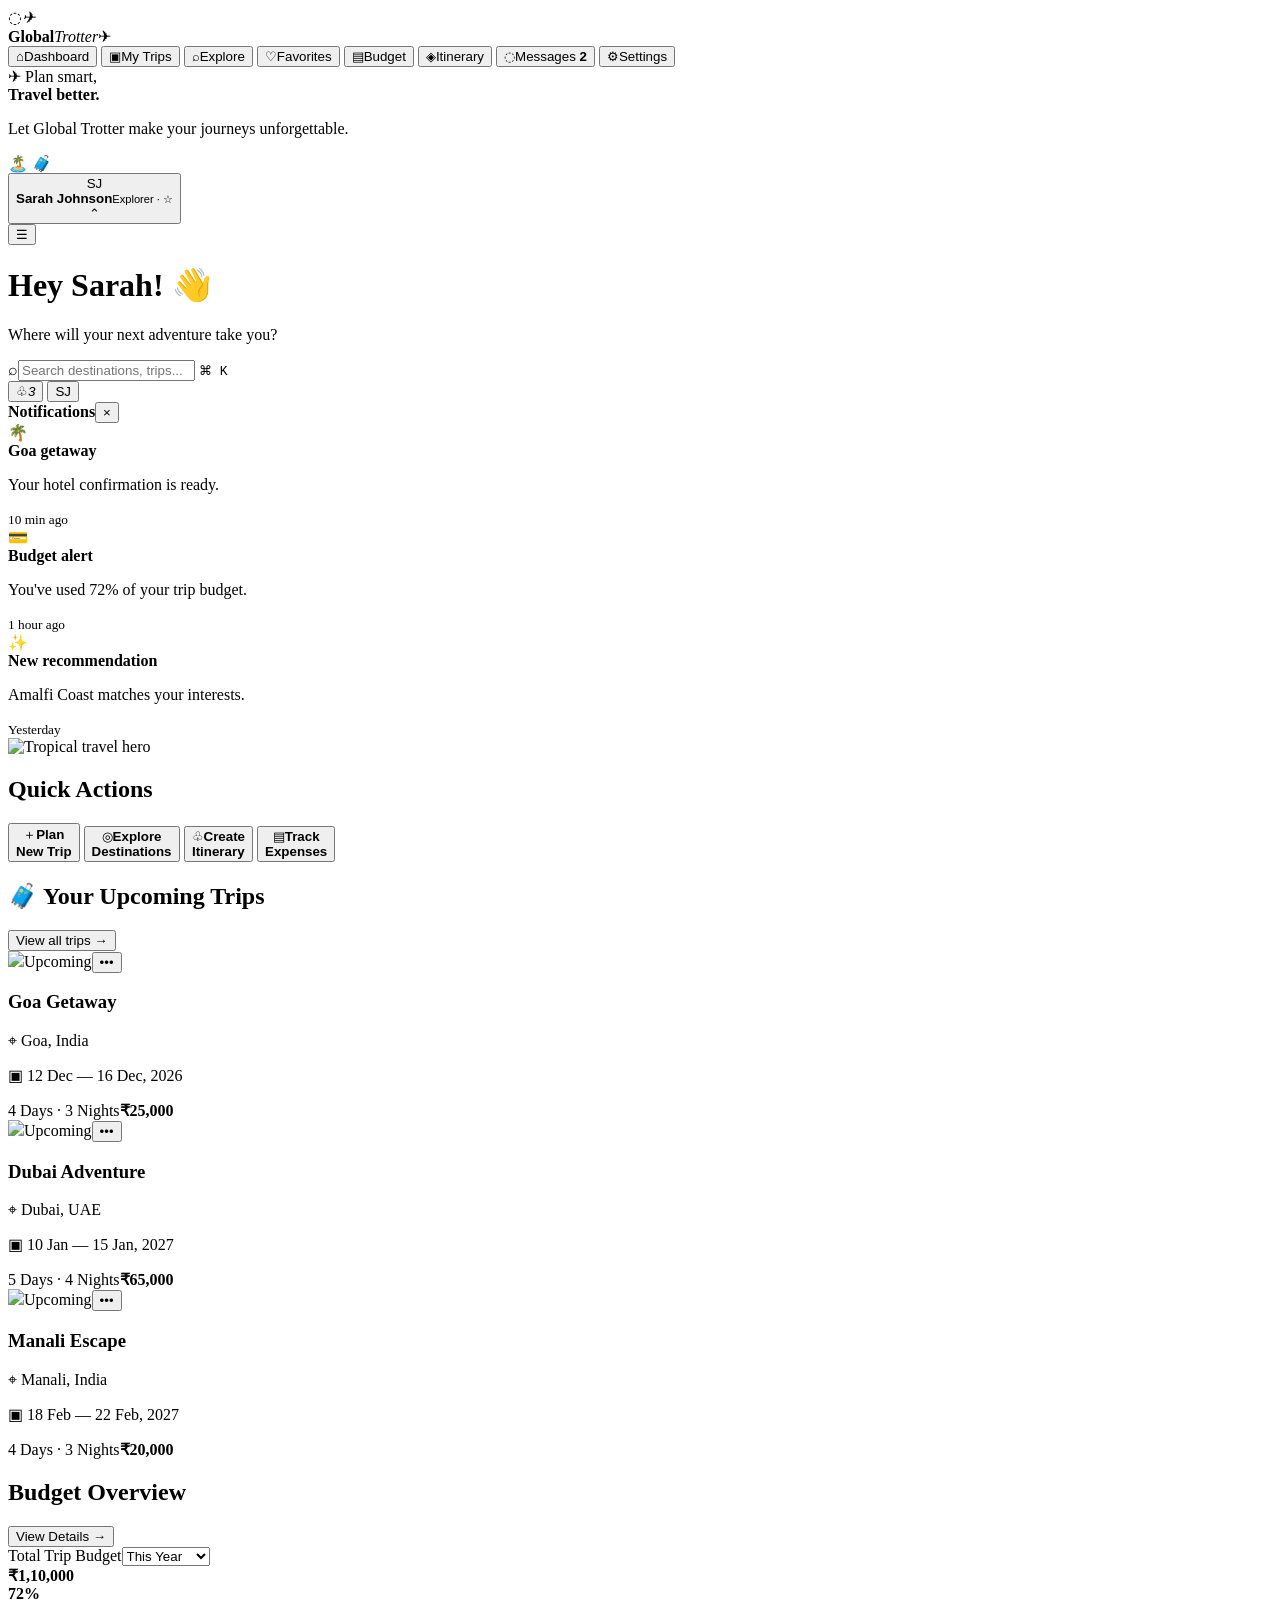
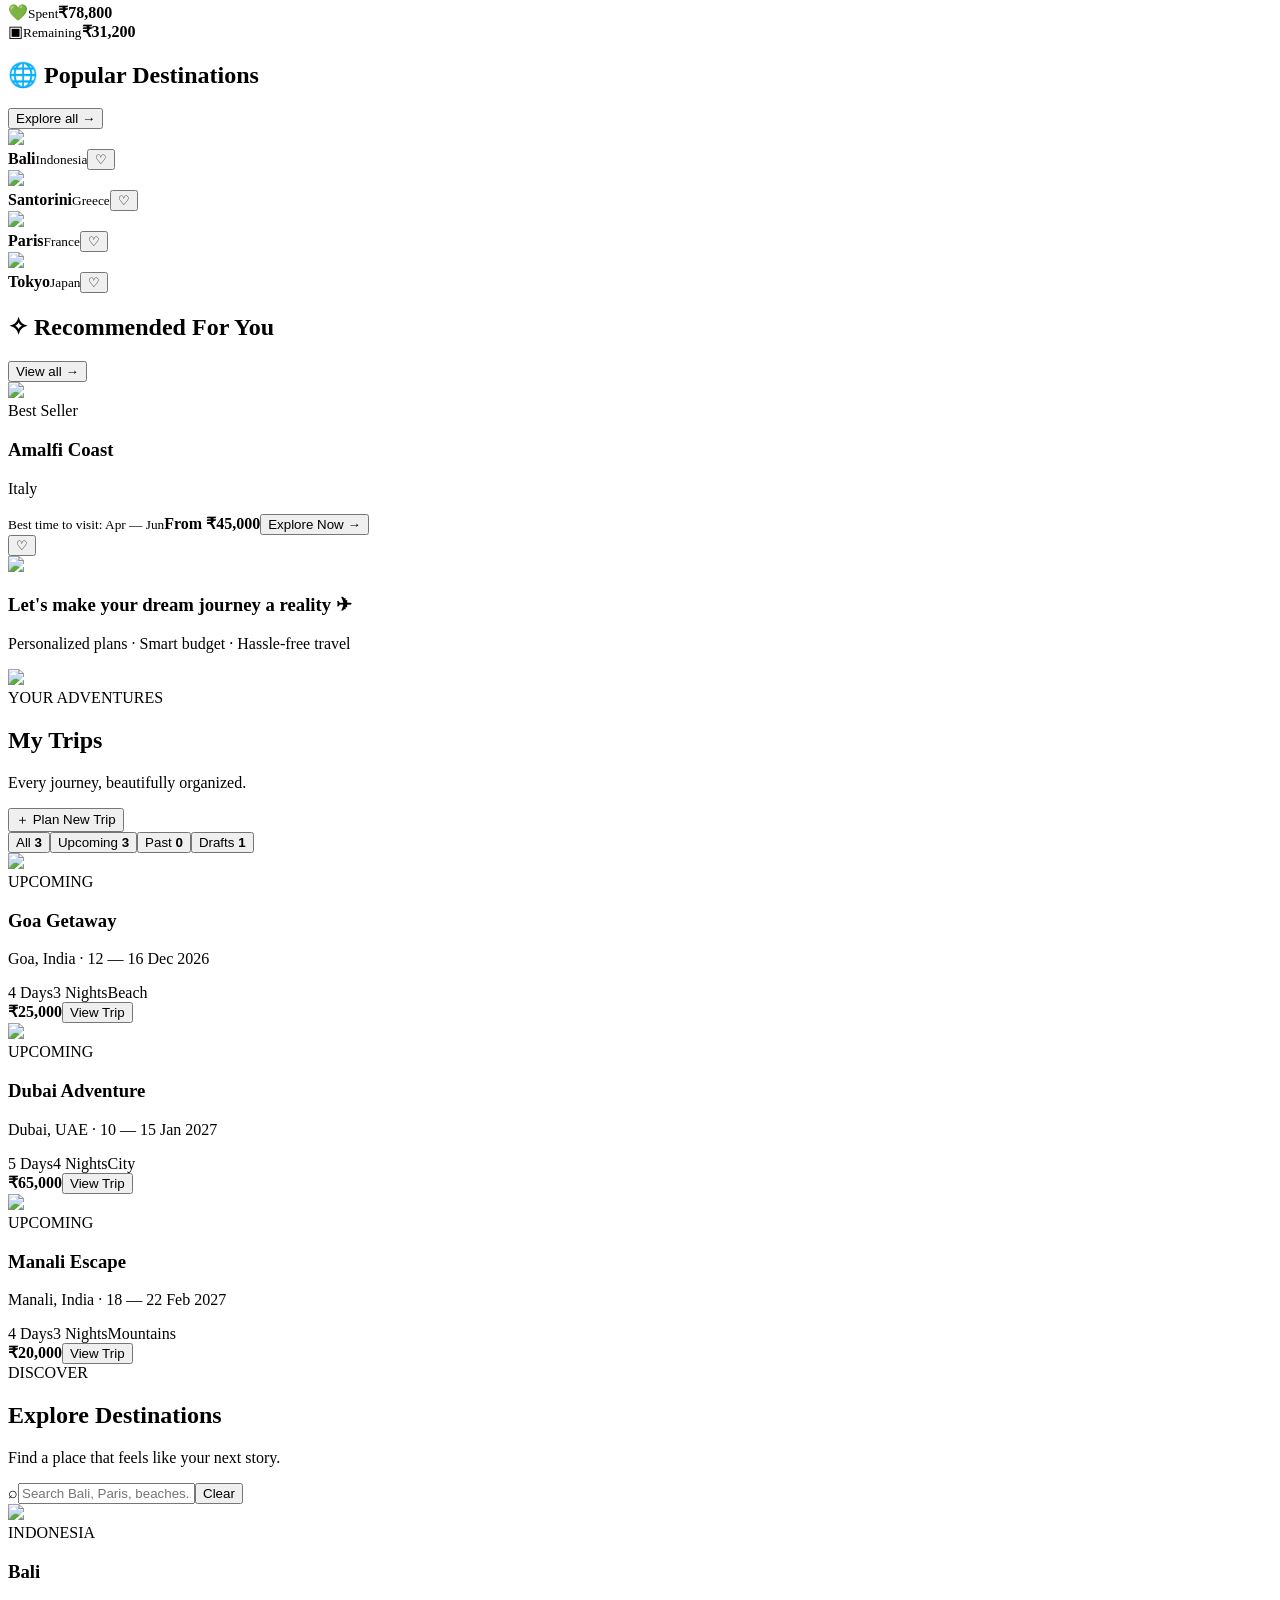
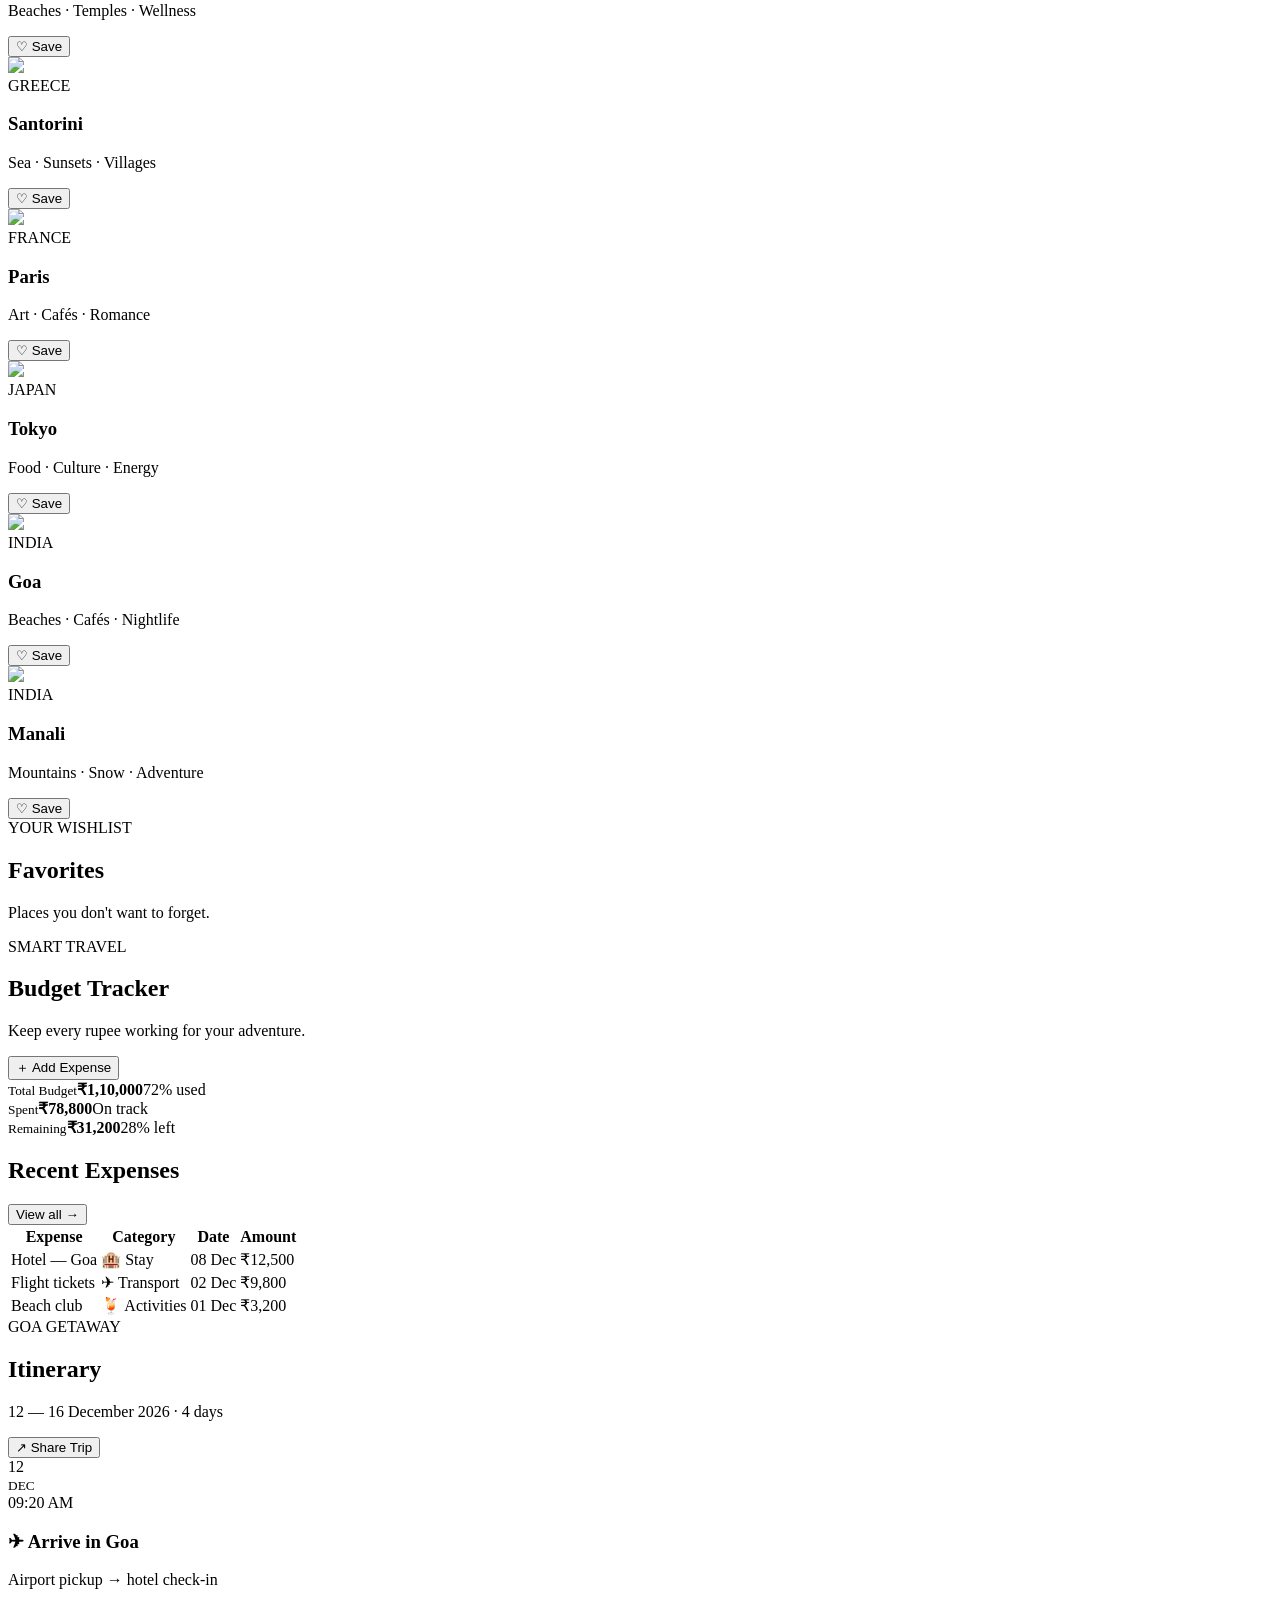
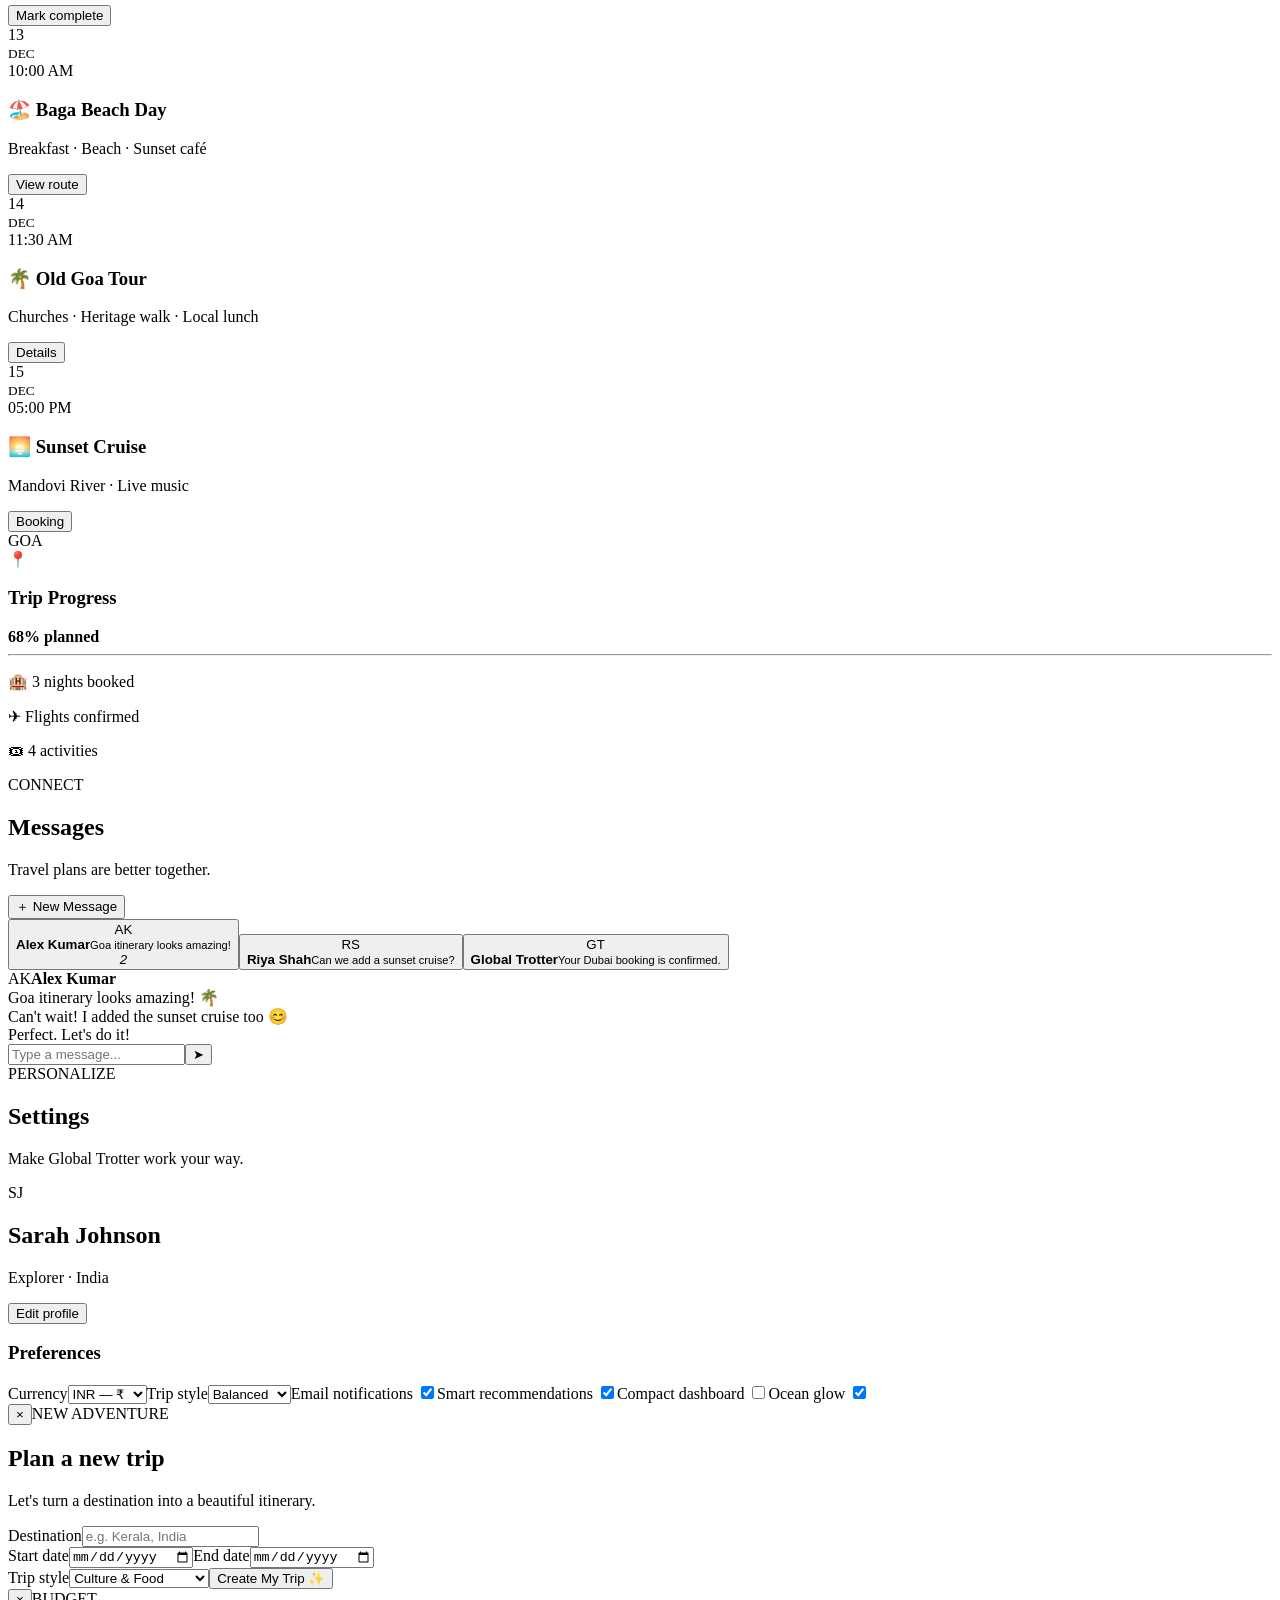
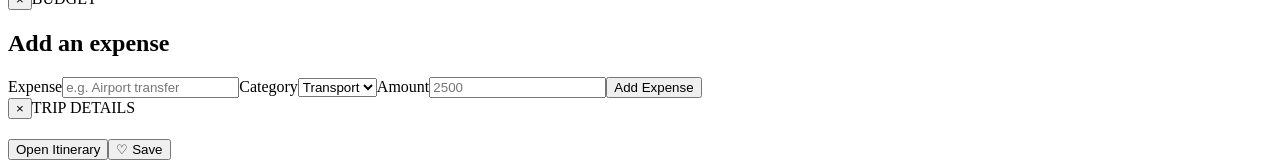
==== GlobeTrotter/frontend/dashboard.html @ d5b506db "Create dashboard.html" ====
<!doctype html>
<html lang="en">
<head>
<meta charset="utf-8">
<meta name="viewport" content="width=device-width,initial-scale=1">
<title>Global Trotter — Travel Companion</title>
<link rel="stylesheet" href="styles.css">
</head>
<body>
<div class="app" id="app">
  <aside class="sidebar" id="sidebar">
    <div class="logo">
      <div class="logo-mark" aria-label="Global Trotter logo"><span>◌</span><i>✈</i></div>
      <div><strong>Global</strong><em>Trotter</em><span>✈</span></div>
    </div>
    <nav class="nav">
      <button class="nav-item active" data-page="dashboard"><span>⌂</span>Dashboard</button>
      <button class="nav-item" data-page="trips"><span>▣</span>My Trips</button>
      <button class="nav-item" data-page="explore"><span>⌕</span>Explore</button>
      <button class="nav-item" data-page="favorites"><span>♡</span>Favorites</button>
      <button class="nav-item" data-page="budget"><span>▤</span>Budget</button>
      <button class="nav-item" data-page="itinerary"><span>◈</span>Itinerary</button>
      <button class="nav-item" data-page="messages"><span>◌</span>Messages <b class="nav-badge">2</b></button>
      <button class="nav-item" data-page="settings"><span>⚙</span>Settings</button>
    </nav>
    <div class="side-promo">
      <div class="promo-title">✈ Plan smart,<br><b>Travel better.</b></div>
      <p>Let Global Trotter make your journeys unforgettable.</p>
      <div class="promo-illustration">🏝️ 🧳</div>
    </div>
    <button class="profile-mini" onclick="showPage('settings')">
      <div class="avatar avatar-sm">SJ</div><div><b>Sarah Johnson</b><small>Explorer · ☆</small></div><span>⌃</span>
    </button>
  </aside>

  <main class="main">
    <header class="topbar">
      <button class="mobile-menu" onclick="toggleSidebar()">☰</button>
      <div class="greeting"><h1>Hey Sarah! <span>👋</span></h1><p>Where will your next adventure take you?</p></div>
      <div class="top-tools">
        <div class="search">
          <span>⌕</span><input id="globalSearch" autocomplete="off" placeholder="Search destinations, trips..." oninput="globalSearch()">
          <kbd>⌘ K</kbd>
          <div class="search-suggestions" id="searchSuggestions"></div>
        </div>
        <button class="round-btn" aria-label="Notifications" onclick="toggleNotifications()">♧<i>3</i></button>
        <button class="avatar avatar-sm" onclick="showPage('settings')">SJ</button>
      </div>
      <div class="notification-panel" id="notificationPanel">
        <div class="panel-head"><b>Notifications</b><button onclick="toggleNotifications()">×</button></div>
        <div class="notif unread">🌴 <div><b>Goa getaway</b><p>Your hotel confirmation is ready.</p><small>10 min ago</small></div></div>
        <div class="notif unread">💳 <div><b>Budget alert</b><p>You've used 72% of your trip budget.</p><small>1 hour ago</small></div></div>
        <div class="notif">✨ <div><b>New recommendation</b><p>Amalfi Coast matches your interests.</p><small>Yesterday</small></div></div>
      </div>
    </header>

    <div class="content">
      <!-- DASHBOARD -->
      <section class="page active" id="page-dashboard">
        <div class="hero-card" onclick="showToast('Your dream trip planner is ready ✨')">
          <img src="assets/hero.jpg" alt="Tropical travel hero">
        </div>

        <div class="quick-grid">
          <div class="section-title compact"><h2>Quick Actions</h2></div>
          <div class="quick-actions">
            <button class="quick q-blue" onclick="openTripModal()"><span>＋</span><b>Plan<br>New Trip</b></button>
            <button class="quick q-green" onclick="showPage('explore')"><span>◎</span><b>Explore<br>Destinations</b></button>
            <button class="quick q-purple" onclick="showPage('itinerary')"><span>♧</span><b>Create<br>Itinerary</b></button>
            <button class="quick q-orange" onclick="showPage('budget')"><span>▤</span><b>Track<br>Expenses</b></button>
          </div>
        </div>

        <div class="dashboard-grid">
          <div>
            <div class="section-title"><h2>🧳 Your Upcoming Trips</h2><button onclick="showPage('trips')">View all trips →</button></div>
            <div class="trip-grid">
              <article class="trip-card" onclick="openTripDetails('Goa Getaway')">
                <div class="trip-image"><img src="assets/goa.jpg"><span class="trip-tag">Upcoming</span><button class="dots" onclick="event.stopPropagation();showToast('Trip menu opened')">•••</button></div>
                <div class="trip-body"><h3>Goa Getaway</h3><p>⌖ Goa, India</p><p>▣ 12 Dec — 16 Dec, 2026</p><div><span>4 Days · 3 Nights</span><b>₹25,000</b></div></div>
              </article>
              <article class="trip-card" onclick="openTripDetails('Dubai Adventure')">
                <div class="trip-image"><img src="assets/dubai.jpg"><span class="trip-tag">Upcoming</span><button class="dots" onclick="event.stopPropagation();showToast('Trip menu opened')">•••</button></div>
                <div class="trip-body"><h3>Dubai Adventure</h3><p>⌖ Dubai, UAE</p><p>▣ 10 Jan — 15 Jan, 2027</p><div><span>5 Days · 4 Nights</span><b>₹65,000</b></div></div>
              </article>
              <article class="trip-card" onclick="openTripDetails('Manali Escape')">
                <div class="trip-image"><img src="assets/manali.jpg"><span class="trip-tag">Upcoming</span><button class="dots" onclick="event.stopPropagation();showToast('Trip menu opened')">•••</button></div>
                <div class="trip-body"><h3>Manali Escape</h3><p>⌖ Manali, India</p><p>▣ 18 Feb — 22 Feb, 2027</p><div><span>4 Days · 3 Nights</span><b>₹20,000</b></div></div>
              </article>
            </div>
          </div>

          <div class="budget-panel">
            <div class="section-title"><h2>Budget Overview</h2><button onclick="showPage('budget')">View Details →</button></div>
            <div class="budget-card">
              <div class="budget-top"><span>Total Trip Budget</span><select><option>This Year</option><option>This Month</option></select></div>
              <strong>₹1,10,000</strong>
              <div class="progress"><span style="width:72%"></span><b>72%</b></div>
              <div class="budget-splits"><div><span>💚</span><small>Spent</small><b>₹78,800</b></div><div><span>▣</span><small>Remaining</small><b>₹31,200</b></div></div>
            </div>
          </div>
        </div>

        <div class="dashboard-grid lower">
          <div>
            <div class="section-title"><h2>🌐 Popular Destinations</h2><button onclick="showPage('explore')">Explore all →</button></div>
            <div class="destination-row">
              <article class="destination-card" onclick="toggleFavorite(this,'Bali')"><img src="assets/bali.jpg"><div><b>Bali</b><small>Indonesia</small><button class="heart">♡</button></div></article>
              <article class="destination-card" onclick="toggleFavorite(this,'Santorini')"><img src="assets/santorini.jpg"><div><b>Santorini</b><small>Greece</small><button class="heart">♡</button></div></article>
              <article class="destination-card" onclick="toggleFavorite(this,'Paris')"><img src="assets/paris.jpg"><div><b>Paris</b><small>France</small><button class="heart">♡</button></div></article>
              <article class="destination-card" onclick="toggleFavorite(this,'Tokyo')"><img src="assets/tokyo.jpg"><div><b>Tokyo</b><small>Japan</small><button class="heart">♡</button></div></article>
            </div>
          </div>
          <div>
            <div class="section-title"><h2>✧ Recommended For You</h2><button onclick="showPage('explore')">View all →</button></div>
            <article class="recommendation" onclick="showToast('Opening Amalfi Coast ✨')">
              <img src="assets/amalfi.jpg"><div class="rec-copy"><span class="best">Best Seller</span><h3>Amalfi Coast</h3><p>Italy</p><small>Best time to visit: Apr — Jun</small><b>From ₹45,000</b><button>Explore Now →</button></div>
              <button class="rec-heart" onclick="event.stopPropagation();toggleFavorite(this,'Amalfi Coast')">♡</button>
            </article>
            <div class="dots-nav"><i class="active"></i><i></i><i></i></div>
          </div>
        </div>

        <div class="bottom-banners">
          <div class="inspiration"><img src="assets/promo.jpg"><div><h3>Let's make your dream journey a reality ✈</h3><p>Personalized plans · Smart budget · Hassle-free travel</p></div></div>
          <div class="quote"><img src="assets/quote.jpg"></div>
        </div>
      </section>

      <!-- TRIPS -->
      <section class="page" id="page-trips">
        <div class="page-heading"><div><span class="eyebrow">YOUR ADVENTURES</span><h2>My Trips</h2><p>Every journey, beautifully organized.</p></div><button class="primary" onclick="openTripModal()">＋ Plan New Trip</button></div>
        <div class="filter-row"><button class="filter active">All <b>3</b></button><button class="filter">Upcoming <b>3</b></button><button class="filter">Past <b>0</b></button><button class="filter">Drafts <b>1</b></button></div>
        <div class="trip-list">
          <article class="wide-trip"><img src="assets/goa.jpg"><div><span class="trip-tag">UPCOMING</span><h3>Goa Getaway</h3><p>Goa, India · 12 — 16 Dec 2026</p><div class="chips"><span>4 Days</span><span>3 Nights</span><span>Beach</span></div></div><strong>₹25,000</strong><button class="outline" onclick="openTripDetails('Goa Getaway')">View Trip</button></article>
          <article class="wide-trip"><img src="assets/dubai.jpg"><div><span class="trip-tag">UPCOMING</span><h3>Dubai Adventure</h3><p>Dubai, UAE · 10 — 15 Jan 2027</p><div class="chips"><span>5 Days</span><span>4 Nights</span><span>City</span></div></div><strong>₹65,000</strong><button class="outline" onclick="openTripDetails('Dubai Adventure')">View Trip</button></article>
          <article class="wide-trip"><img src="assets/manali.jpg"><div><span class="trip-tag">UPCOMING</span><h3>Manali Escape</h3><p>Manali, India · 18 — 22 Feb 2027</p><div class="chips"><span>4 Days</span><span>3 Nights</span><span>Mountains</span></div></div><strong>₹20,000</strong><button class="outline" onclick="openTripDetails('Manali Escape')">View Trip</button></article>
        </div>
      </section>

      <!-- EXPLORE -->
      <section class="page" id="page-explore">
        <div class="page-heading"><div><span class="eyebrow">DISCOVER</span><h2>Explore Destinations</h2><p>Find a place that feels like your next story.</p></div></div>
        <div class="explore-search"><span>⌕</span><input id="destinationSearch" placeholder="Search Bali, Paris, beaches..." oninput="filterExplore()"><button onclick="document.getElementById('destinationSearch').value='';filterExplore()">Clear</button></div>
        <div class="explore-grid" id="exploreGrid">
          <article data-name="bali indonesia beach"><img src="assets/bali.jpg"><div><span>INDONESIA</span><h3>Bali</h3><p>Beaches · Temples · Wellness</p><button onclick="toggleFavorite(this,'Bali')">♡ Save</button></div></article>
          <article data-name="santorini greece sea"><img src="assets/santorini.jpg"><div><span>GREECE</span><h3>Santorini</h3><p>Sea · Sunsets · Villages</p><button onclick="toggleFavorite(this,'Santorini')">♡ Save</button></div></article>
          <article data-name="paris france culture"><img src="assets/paris.jpg"><div><span>FRANCE</span><h3>Paris</h3><p>Art · Cafés · Romance</p><button onclick="toggleFavorite(this,'Paris')">♡ Save</button></div></article>
          <article data-name="tokyo japan culture"><img src="assets/tokyo.jpg"><div><span>JAPAN</span><h3>Tokyo</h3><p>Food · Culture · Energy</p><button onclick="toggleFavorite(this,'Tokyo')">♡ Save</button></div></article>
          <article data-name="goa india beach"><img src="assets/goa.jpg"><div><span>INDIA</span><h3>Goa</h3><p>Beaches · Cafés · Nightlife</p><button onclick="toggleFavorite(this,'Goa')">♡ Save</button></div></article>
          <article data-name="manali india mountain"><img src="assets/manali.jpg"><div><span>INDIA</span><h3>Manali</h3><p>Mountains · Snow · Adventure</p><button onclick="toggleFavorite(this,'Manali')">♡ Save</button></div></article>
        </div>
      </section>

      <!-- FAVORITES -->
      <section class="page" id="page-favorites">
        <div class="page-heading"><div><span class="eyebrow">YOUR WISHLIST</span><h2>Favorites</h2><p>Places you don't want to forget.</p></div></div>
        <div id="favoriteList" class="favorite-grid"></div>
      </section>

      <!-- BUDGET -->
      <section class="page" id="page-budget">
        <div class="page-heading"><div><span class="eyebrow">SMART TRAVEL</span><h2>Budget Tracker</h2><p>Keep every rupee working for your adventure.</p></div><button class="primary" onclick="openExpenseModal()">＋ Add Expense</button></div>
        <div class="budget-overview"><div><small>Total Budget</small><b>₹1,10,000</b><span>72% used</span></div><div><small>Spent</small><b>₹78,800</b><span class="green">On track</span></div><div><small>Remaining</small><b>₹31,200</b><span>28% left</span></div></div>
        <div class="expense-card"><div class="section-title"><h2>Recent Expenses</h2><button onclick="showToast('All expenses loaded')">View all →</button></div><table><thead><tr><th>Expense</th><th>Category</th><th>Date</th><th>Amount</th></tr></thead><tbody id="expenseRows"><tr><td>Hotel — Goa</td><td>🏨 Stay</td><td>08 Dec</td><td>₹12,500</td></tr><tr><td>Flight tickets</td><td>✈ Transport</td><td>02 Dec</td><td>₹9,800</td></tr><tr><td>Beach club</td><td>🍹 Activities</td><td>01 Dec</td><td>₹3,200</td></tr></tbody></table></div>
      </section>

      <!-- ITINERARY -->
      <section class="page" id="page-itinerary">
        <div class="page-heading"><div><span class="eyebrow">GOA GETAWAY</span><h2>Itinerary</h2><p>12 — 16 December 2026 · 4 days</p></div><button class="primary" onclick="showToast('Share link copied!')">↗ Share Trip</button></div>
        <div class="itinerary-wrap"><div class="timeline">
          <article><div class="date">12<br><small>DEC</small></div><div class="event"><span>09:20 AM</span><h3>✈ Arrive in Goa</h3><p>Airport pickup → hotel check-in</p><button onclick="showToast('Event marked complete')">Mark complete</button></div></article>
          <article><div class="date">13<br><small>DEC</small></div><div class="event"><span>10:00 AM</span><h3>🏖️ Baga Beach Day</h3><p>Breakfast · Beach · Sunset café</p><button onclick="showToast('Directions opened')">View route</button></div></article>
          <article><div class="date">14<br><small>DEC</small></div><div class="event"><span>11:30 AM</span><h3>🌴 Old Goa Tour</h3><p>Churches · Heritage walk · Local lunch</p><button onclick="showToast('Activity details opened')">Details</button></div></article>
          <article><div class="date">15<br><small>DEC</small></div><div class="event"><span>05:00 PM</span><h3>🌅 Sunset Cruise</h3><p>Mandovi River · Live music</p><button onclick="showToast('Booking confirmed')">Booking</button></div></article>
        </div><aside class="itinerary-side"><div class="mini-map">GOA<br><span>📍</span></div><h3>Trip Progress</h3><div class="progress"><span style="width:68%"></span></div><b>68% planned</b><hr><p>🏨 3 nights booked</p><p>✈ Flights confirmed</p><p>🎟 4 activities</p></aside></div>
      </section>

      <!-- MESSAGES -->
      <section class="page" id="page-messages">
        <div class="page-heading"><div><span class="eyebrow">CONNECT</span><h2>Messages</h2><p>Travel plans are better together.</p></div><button class="primary" onclick="showToast('New message composer opened')">＋ New Message</button></div>
        <div class="messages-card"><div class="chat-list"><button class="chat active"><span class="avatar">AK</span><div><b>Alex Kumar</b><small>Goa itinerary looks amazing!</small></div><i>2</i></button><button class="chat"><span class="avatar">RS</span><div><b>Riya Shah</b><small>Can we add a sunset cruise?</small></div></button><button class="chat"><span class="avatar">GT</span><div><b>Global Trotter</b><small>Your Dubai booking is confirmed.</small></div></button></div><div class="conversation"><div class="conversation-head"><span class="avatar">AK</span><b>Alex Kumar</b></div><div class="bubble theirs">Goa itinerary looks amazing! 🌴</div><div class="bubble mine">Can't wait! I added the sunset cruise too 😊</div><div class="bubble theirs">Perfect. Let's do it!</div><div class="composer"><input placeholder="Type a message..." onkeydown="if(event.key==='Enter')sendMessage(this)"><button onclick="sendMessage(this.previousElementSibling)">➤</button></div></div></div>
      </section>

      <!-- SETTINGS -->
      <section class="page" id="page-settings">
        <div class="page-heading"><div><span class="eyebrow">PERSONALIZE</span><h2>Settings</h2><p>Make Global Trotter work your way.</p></div></div>
        <div class="settings-grid"><div class="settings-card profile-settings"><div class="avatar avatar-lg">SJ</div><h2>Sarah Johnson</h2><p>Explorer · India</p><button class="outline" onclick="showToast('Profile editor opened')">Edit profile</button></div>
        <div class="settings-card"><h3>Preferences</h3><label>Currency<select><option>INR — ₹</option><option>USD — $</option><option>EUR — €</option></select></label><label>Trip style<select><option>Balanced</option><option>Adventure</option><option>Relaxed</option></select></label><label class="toggle-row">Email notifications <input type="checkbox" checked><i></i></label><label class="toggle-row">Smart recommendations <input type="checkbox" checked><i></i></label><label class="toggle-row">Compact dashboard <input type="checkbox" id="compactToggle" onchange="toggleCompact()"><i></i></label><label class="toggle-row">Ocean glow <input type="checkbox" id="glowToggle" checked onchange="toggleGlow()"><i></i></label></div></div>
      </section>
    </div>
  </main>
</div>

<!-- MODALS -->
<div class="overlay" id="tripModal"><div class="modal"><button class="close" onclick="closeModal('tripModal')">×</button><span class="eyebrow">NEW ADVENTURE</span><h2>Plan a new trip</h2><p>Let's turn a destination into a beautiful itinerary.</p><label>Destination<input id="newDestination" placeholder="e.g. Kerala, India"></label><div class="two-fields"><label>Start date<input type="date"></label><label>End date<input type="date"></label></div><label>Trip style<select><option>Culture & Food</option><option>Nature & Adventure</option><option>Beach & Relax</option><option>Luxury</option></select></label><button class="primary wide" onclick="createTrip()">Create My Trip ✨</button></div></div>

<div class="overlay" id="expenseModal"><div class="modal"><button class="close" onclick="closeModal('expenseModal')">×</button><span class="eyebrow">BUDGET</span><h2>Add an expense</h2><label>Expense<input id="expenseName" placeholder="e.g. Airport transfer"></label><label>Category<select id="expenseCategory"><option>Transport</option><option>Stay</option><option>Food</option><option>Activities</option></select></label><label>Amount<input id="expenseAmount" type="number" placeholder="2500"></label><button class="primary wide" onclick="addExpense()">Add Expense</button></div></div>

<div class="overlay" id="detailsModal"><div class="modal detail-modal"><button class="close" onclick="closeModal('detailsModal')">×</button><img id="detailImage"><span class="eyebrow">TRIP DETAILS</span><h2 id="detailTitle"></h2><p id="detailCopy"></p><div class="detail-actions"><button class="primary" onclick="showPage('itinerary');closeModal('detailsModal')">Open Itinerary</button><button class="outline" onclick="showToast('Trip saved to favorites');closeModal('detailsModal')">♡ Save</button></div></div></div>

<div id="toast"></div>
<script src="app.js"></script>
</body>
</html>
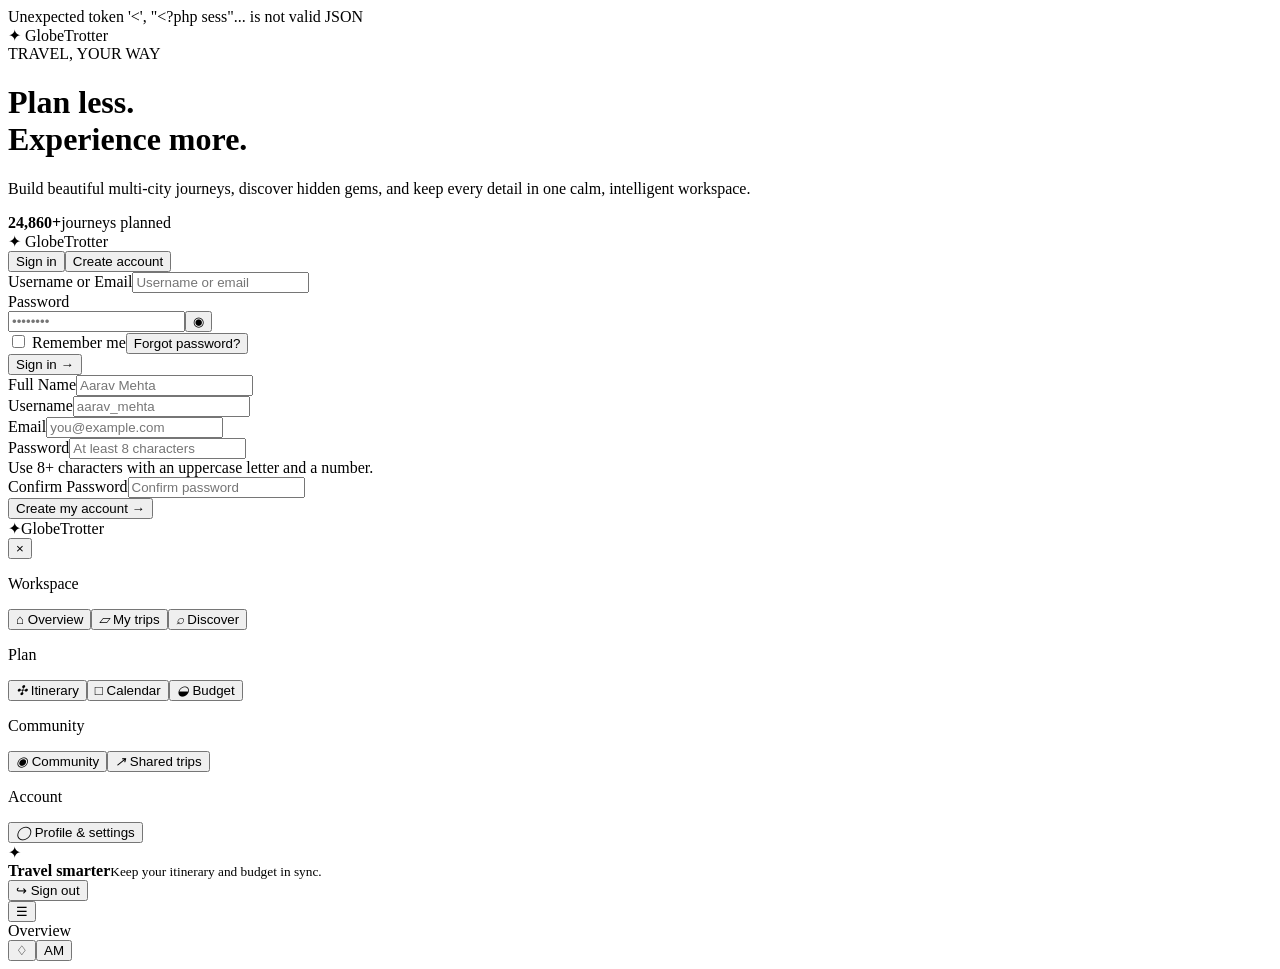
==== commit 98163750: "Updated Dashboard.html" ====
--- a/GlobeTrotter/frontend/dashboard.html
+++ b/GlobeTrotter/frontend/dashboard.html
@@ -1,205 +1,208 @@
 <!doctype html>
 <html lang="en">
-<head>
-<meta charset="utf-8">
-<meta name="viewport" content="width=device-width,initial-scale=1">
-<title>Global Trotter — Travel Companion</title>
-<link rel="stylesheet" href="styles.css">
-</head>
-<body>
-<div class="app" id="app">
-  <aside class="sidebar" id="sidebar">
-    <div class="logo">
-      <div class="logo-mark" aria-label="Global Trotter logo"><span>◌</span><i>✈</i></div>
-      <div><strong>Global</strong><em>Trotter</em><span>✈</span></div>
+  <head>
+    <meta charset="utf-8" />
+    <meta name="viewport" content="width=device-width,initial-scale=1" />
+    <title>GlobeTrotter — Modern Travel Dashboard</title>
+    <meta
+      name="description"
+      content="A modern, responsive GlobeTrotter travel planning dashboard."
+    />
+    <link rel="preconnect" href="https://fonts.googleapis.com" />
+    <link rel="preconnect" href="https://fonts.gstatic.com" crossorigin />
+    <link
+      href="https://fonts.googleapis.com/css2?family=DM+Sans:wght@400;500;600;700&family=Manrope:wght@600;700;800&display=swap"
+      rel="stylesheet"
+    />
+    <link rel="stylesheet" href="styles.css" />
+  </head>
+  <body>
+    <div id="toast" class="toast"></div>
+    <div id="authView" class="auth-shell">
+      <div class="auth-art">
+        <div class="brand brand-light">
+          <span class="brand-mark">✦</span> GlobeTrotter
+        </div>
+        <div class="art-copy">
+          <span class="eyebrow">TRAVEL, YOUR WAY</span>
+          <h1>Plan less.<br /><span>Experience more.</span></h1>
+          <p>
+            Build beautiful multi-city journeys, discover hidden gems, and keep
+            every detail in one calm, intelligent workspace.
+          </p>
+          <div class="floating-stat">
+            <strong>24,860+</strong><span>journeys planned</span>
+          </div>
+        </div>
+        <div class="route route-a"></div>
+        <div class="route route-b"></div>
+      </div>
+      <div class="auth-panel">
+        <div class="auth-card">
+          <div class="brand">
+            <span class="brand-mark">✦</span> GlobeTrotter
+          </div>
+          <div class="auth-tabs">
+            <button class="auth-tab active" data-auth="login">Sign in</button
+            ><button class="auth-tab" data-auth="signup">Create account</button>
+          </div>
+          <form id="loginForm" class="auth-form">
+            <div>
+              <label>Username or Email</label
+              ><input
+                id="loginIdentifier"
+                type="text"
+                required
+                placeholder="Username or email"
+                autocomplete="username"
+              />
+            </div>
+            <div>
+              <label>Password</label>
+              <div class="password">
+                <input
+                  id="loginPassword"
+                  type="password"
+                  required
+                  placeholder="••••••••"
+                  autocomplete="current-password"
+                /><button type="button" class="eye" data-toggle-password>
+                  ◉
+                </button>
+              </div>
+            </div>
+            <div class="auth-row">
+              <label class="check"
+                ><input id="rememberMe" type="checkbox" /> Remember me</label
+              ><button type="button" class="link-btn" data-forgot>
+                Forgot password?
+              </button>
+            </div>
+            <button class="primary wide" type="submit">
+              Sign in <span>→</span>
+            </button>
+          </form>
+          <form id="signupForm" class="auth-form hidden">
+            <div>
+              <label>Full Name</label
+              ><input
+                id="signupName"
+                required
+                placeholder="Aarav Mehta"
+                autocomplete="name"
+              />
+            </div>
+            <div>
+              <label>Username</label
+              ><input
+                id="signupUsername"
+                required
+                minlength="3"
+                maxlength="30"
+                pattern="[A-Za-z0-9_]{3,30}"
+                placeholder="aarav_mehta"
+                autocomplete="username"
+              />
+            </div>
+            <div>
+              <label>Email</label
+              ><input
+                id="signupEmail"
+                type="email"
+                required
+                placeholder="you@example.com"
+                autocomplete="email"
+              />
+            </div>
+            <div>
+              <label>Password</label
+              ><input
+                id="signupPassword"
+                type="password"
+                minlength="8"
+                required
+                placeholder="At least 8 characters"
+                autocomplete="new-password"
+              />
+            </div>
+            <div class="password-hint">
+              Use 8+ characters with an uppercase letter and a number.
+            </div>
+            <div>
+              <label>Confirm Password</label
+              ><input
+                id="signupConfirmPassword"
+                type="password"
+                minlength="8"
+                required
+                placeholder="Confirm password"
+                autocomplete="new-password"
+              />
+            </div>
+            <button class="primary wide" type="submit">
+              Create my account <span>→</span>
+            </button>
+          </form>
+        </div>
+      </div>
     </div>
-    <nav class="nav">
-      <button class="nav-item active" data-page="dashboard"><span>⌂</span>Dashboard</button>
-      <button class="nav-item" data-page="trips"><span>▣</span>My Trips</button>
-      <button class="nav-item" data-page="explore"><span>⌕</span>Explore</button>
-      <button class="nav-item" data-page="favorites"><span>♡</span>Favorites</button>
-      <button class="nav-item" data-page="budget"><span>▤</span>Budget</button>
-      <button class="nav-item" data-page="itinerary"><span>◈</span>Itinerary</button>
-      <button class="nav-item" data-page="messages"><span>◌</span>Messages <b class="nav-badge">2</b></button>
-      <button class="nav-item" data-page="settings"><span>⚙</span>Settings</button>
-    </nav>
-    <div class="side-promo">
-      <div class="promo-title">✈ Plan smart,<br><b>Travel better.</b></div>
-      <p>Let Global Trotter make your journeys unforgettable.</p>
-      <div class="promo-illustration">🏝️ 🧳</div>
+    <div id="appView" class="app hidden">
+      <aside class="sidebar">
+        <div class="brand">
+          <span class="brand-mark">✦</span><span>GlobeTrotter</span>
+        </div>
+        <button class="mobile-close" data-close-sidebar>×</button>
+        <nav>
+          <p class="nav-label">Workspace</p>
+          <button class="nav-item active" data-page="dashboard">
+            <i>⌂</i> Overview</button
+          ><button class="nav-item" data-page="trips"><i>▱</i> My trips</button
+          ><button class="nav-item" data-page="discover">
+            <i>⌕</i> Discover
+          </button>
+          <p class="nav-label">Plan</p>
+          <button class="nav-item" data-page="itinerary">
+            <i>✣</i> Itinerary</button
+          ><button class="nav-item" data-page="calendar">
+            <i>□</i> Calendar</button
+          ><button class="nav-item" data-page="budget"><i>◒</i> Budget</button>
+          <p class="nav-label">Community</p>
+          <button class="nav-item" data-page="community">
+            <i>◉</i> Community</button
+          ><button class="nav-item" data-page="shared">
+            <i>↗</i> Shared trips
+          </button>
+          <p class="nav-label">Account</p>
+          <button class="nav-item" data-page="profile">
+            <i>◯</i> Profile & settings
+          </button>
+        </nav>
+        <div class="side-tip">
+          <span>✦</span>
+          <div>
+            <b>Travel smarter</b
+            ><small>Keep your itinerary and budget in sync.</small>
+          </div>
+        </div>
+        <button class="logout" data-logout>↪ <span>Sign out</span></button>
+      </aside>
+      <main class="main">
+        <header class="topbar">
+          <button class="hamburger" data-open-sidebar>☰</button>
+          <div class="breadcrumbs" id="breadcrumbs">Overview</div>
+          <div class="top-actions">
+            <button class="icon-btn" data-notifications title="Notifications">
+              ♢<span class="dot"></span></button
+            ><button class="avatar" data-page="profile">AM</button>
+          </div>
+        </header>
+        <div id="content" class="content"></div>
+      </main>
     </div>
-    <button class="profile-mini" onclick="showPage('settings')">
-      <div class="avatar avatar-sm">SJ</div><div><b>Sarah Johnson</b><small>Explorer · ☆</small></div><span>⌃</span>
-    </button>
-  </aside>
-
-  <main class="main">
-    <header class="topbar">
-      <button class="mobile-menu" onclick="toggleSidebar()">☰</button>
-      <div class="greeting"><h1>Hey Sarah! <span>👋</span></h1><p>Where will your next adventure take you?</p></div>
-      <div class="top-tools">
-        <div class="search">
-          <span>⌕</span><input id="globalSearch" autocomplete="off" placeholder="Search destinations, trips..." oninput="globalSearch()">
-          <kbd>⌘ K</kbd>
-          <div class="search-suggestions" id="searchSuggestions"></div>
-        </div>
-        <button class="round-btn" aria-label="Notifications" onclick="toggleNotifications()">♧<i>3</i></button>
-        <button class="avatar avatar-sm" onclick="showPage('settings')">SJ</button>
-      </div>
-      <div class="notification-panel" id="notificationPanel">
-        <div class="panel-head"><b>Notifications</b><button onclick="toggleNotifications()">×</button></div>
-        <div class="notif unread">🌴 <div><b>Goa getaway</b><p>Your hotel confirmation is ready.</p><small>10 min ago</small></div></div>
-        <div class="notif unread">💳 <div><b>Budget alert</b><p>You've used 72% of your trip budget.</p><small>1 hour ago</small></div></div>
-        <div class="notif">✨ <div><b>New recommendation</b><p>Amalfi Coast matches your interests.</p><small>Yesterday</small></div></div>
-      </div>
-    </header>
-
-    <div class="content">
-      <!-- DASHBOARD -->
-      <section class="page active" id="page-dashboard">
-        <div class="hero-card" onclick="showToast('Your dream trip planner is ready ✨')">
-          <img src="assets/hero.jpg" alt="Tropical travel hero">
-        </div>
-
-        <div class="quick-grid">
-          <div class="section-title compact"><h2>Quick Actions</h2></div>
-          <div class="quick-actions">
-            <button class="quick q-blue" onclick="openTripModal()"><span>＋</span><b>Plan<br>New Trip</b></button>
-            <button class="quick q-green" onclick="showPage('explore')"><span>◎</span><b>Explore<br>Destinations</b></button>
-            <button class="quick q-purple" onclick="showPage('itinerary')"><span>♧</span><b>Create<br>Itinerary</b></button>
-            <button class="quick q-orange" onclick="showPage('budget')"><span>▤</span><b>Track<br>Expenses</b></button>
-          </div>
-        </div>
-
-        <div class="dashboard-grid">
-          <div>
-            <div class="section-title"><h2>🧳 Your Upcoming Trips</h2><button onclick="showPage('trips')">View all trips →</button></div>
-            <div class="trip-grid">
-              <article class="trip-card" onclick="openTripDetails('Goa Getaway')">
-                <div class="trip-image"><img src="assets/goa.jpg"><span class="trip-tag">Upcoming</span><button class="dots" onclick="event.stopPropagation();showToast('Trip menu opened')">•••</button></div>
-                <div class="trip-body"><h3>Goa Getaway</h3><p>⌖ Goa, India</p><p>▣ 12 Dec — 16 Dec, 2026</p><div><span>4 Days · 3 Nights</span><b>₹25,000</b></div></div>
-              </article>
-              <article class="trip-card" onclick="openTripDetails('Dubai Adventure')">
-                <div class="trip-image"><img src="assets/dubai.jpg"><span class="trip-tag">Upcoming</span><button class="dots" onclick="event.stopPropagation();showToast('Trip menu opened')">•••</button></div>
-                <div class="trip-body"><h3>Dubai Adventure</h3><p>⌖ Dubai, UAE</p><p>▣ 10 Jan — 15 Jan, 2027</p><div><span>5 Days · 4 Nights</span><b>₹65,000</b></div></div>
-              </article>
-              <article class="trip-card" onclick="openTripDetails('Manali Escape')">
-                <div class="trip-image"><img src="assets/manali.jpg"><span class="trip-tag">Upcoming</span><button class="dots" onclick="event.stopPropagation();showToast('Trip menu opened')">•••</button></div>
-                <div class="trip-body"><h3>Manali Escape</h3><p>⌖ Manali, India</p><p>▣ 18 Feb — 22 Feb, 2027</p><div><span>4 Days · 3 Nights</span><b>₹20,000</b></div></div>
-              </article>
-            </div>
-          </div>
-
-          <div class="budget-panel">
-            <div class="section-title"><h2>Budget Overview</h2><button onclick="showPage('budget')">View Details →</button></div>
-            <div class="budget-card">
-              <div class="budget-top"><span>Total Trip Budget</span><select><option>This Year</option><option>This Month</option></select></div>
-              <strong>₹1,10,000</strong>
-              <div class="progress"><span style="width:72%"></span><b>72%</b></div>
-              <div class="budget-splits"><div><span>💚</span><small>Spent</small><b>₹78,800</b></div><div><span>▣</span><small>Remaining</small><b>₹31,200</b></div></div>
-            </div>
-          </div>
-        </div>
-
-        <div class="dashboard-grid lower">
-          <div>
-            <div class="section-title"><h2>🌐 Popular Destinations</h2><button onclick="showPage('explore')">Explore all →</button></div>
-            <div class="destination-row">
-              <article class="destination-card" onclick="toggleFavorite(this,'Bali')"><img src="assets/bali.jpg"><div><b>Bali</b><small>Indonesia</small><button class="heart">♡</button></div></article>
-              <article class="destination-card" onclick="toggleFavorite(this,'Santorini')"><img src="assets/santorini.jpg"><div><b>Santorini</b><small>Greece</small><button class="heart">♡</button></div></article>
-              <article class="destination-card" onclick="toggleFavorite(this,'Paris')"><img src="assets/paris.jpg"><div><b>Paris</b><small>France</small><button class="heart">♡</button></div></article>
-              <article class="destination-card" onclick="toggleFavorite(this,'Tokyo')"><img src="assets/tokyo.jpg"><div><b>Tokyo</b><small>Japan</small><button class="heart">♡</button></div></article>
-            </div>
-          </div>
-          <div>
-            <div class="section-title"><h2>✧ Recommended For You</h2><button onclick="showPage('explore')">View all →</button></div>
-            <article class="recommendation" onclick="showToast('Opening Amalfi Coast ✨')">
-              <img src="assets/amalfi.jpg"><div class="rec-copy"><span class="best">Best Seller</span><h3>Amalfi Coast</h3><p>Italy</p><small>Best time to visit: Apr — Jun</small><b>From ₹45,000</b><button>Explore Now →</button></div>
-              <button class="rec-heart" onclick="event.stopPropagation();toggleFavorite(this,'Amalfi Coast')">♡</button>
-            </article>
-            <div class="dots-nav"><i class="active"></i><i></i><i></i></div>
-          </div>
-        </div>
-
-        <div class="bottom-banners">
-          <div class="inspiration"><img src="assets/promo.jpg"><div><h3>Let's make your dream journey a reality ✈</h3><p>Personalized plans · Smart budget · Hassle-free travel</p></div></div>
-          <div class="quote"><img src="assets/quote.jpg"></div>
-        </div>
-      </section>
-
-      <!-- TRIPS -->
-      <section class="page" id="page-trips">
-        <div class="page-heading"><div><span class="eyebrow">YOUR ADVENTURES</span><h2>My Trips</h2><p>Every journey, beautifully organized.</p></div><button class="primary" onclick="openTripModal()">＋ Plan New Trip</button></div>
-        <div class="filter-row"><button class="filter active">All <b>3</b></button><button class="filter">Upcoming <b>3</b></button><button class="filter">Past <b>0</b></button><button class="filter">Drafts <b>1</b></button></div>
-        <div class="trip-list">
-          <article class="wide-trip"><img src="assets/goa.jpg"><div><span class="trip-tag">UPCOMING</span><h3>Goa Getaway</h3><p>Goa, India · 12 — 16 Dec 2026</p><div class="chips"><span>4 Days</span><span>3 Nights</span><span>Beach</span></div></div><strong>₹25,000</strong><button class="outline" onclick="openTripDetails('Goa Getaway')">View Trip</button></article>
-          <article class="wide-trip"><img src="assets/dubai.jpg"><div><span class="trip-tag">UPCOMING</span><h3>Dubai Adventure</h3><p>Dubai, UAE · 10 — 15 Jan 2027</p><div class="chips"><span>5 Days</span><span>4 Nights</span><span>City</span></div></div><strong>₹65,000</strong><button class="outline" onclick="openTripDetails('Dubai Adventure')">View Trip</button></article>
-          <article class="wide-trip"><img src="assets/manali.jpg"><div><span class="trip-tag">UPCOMING</span><h3>Manali Escape</h3><p>Manali, India · 18 — 22 Feb 2027</p><div class="chips"><span>4 Days</span><span>3 Nights</span><span>Mountains</span></div></div><strong>₹20,000</strong><button class="outline" onclick="openTripDetails('Manali Escape')">View Trip</button></article>
-        </div>
-      </section>
-
-      <!-- EXPLORE -->
-      <section class="page" id="page-explore">
-        <div class="page-heading"><div><span class="eyebrow">DISCOVER</span><h2>Explore Destinations</h2><p>Find a place that feels like your next story.</p></div></div>
-        <div class="explore-search"><span>⌕</span><input id="destinationSearch" placeholder="Search Bali, Paris, beaches..." oninput="filterExplore()"><button onclick="document.getElementById('destinationSearch').value='';filterExplore()">Clear</button></div>
-        <div class="explore-grid" id="exploreGrid">
-          <article data-name="bali indonesia beach"><img src="assets/bali.jpg"><div><span>INDONESIA</span><h3>Bali</h3><p>Beaches · Temples · Wellness</p><button onclick="toggleFavorite(this,'Bali')">♡ Save</button></div></article>
-          <article data-name="santorini greece sea"><img src="assets/santorini.jpg"><div><span>GREECE</span><h3>Santorini</h3><p>Sea · Sunsets · Villages</p><button onclick="toggleFavorite(this,'Santorini')">♡ Save</button></div></article>
-          <article data-name="paris france culture"><img src="assets/paris.jpg"><div><span>FRANCE</span><h3>Paris</h3><p>Art · Cafés · Romance</p><button onclick="toggleFavorite(this,'Paris')">♡ Save</button></div></article>
-          <article data-name="tokyo japan culture"><img src="assets/tokyo.jpg"><div><span>JAPAN</span><h3>Tokyo</h3><p>Food · Culture · Energy</p><button onclick="toggleFavorite(this,'Tokyo')">♡ Save</button></div></article>
-          <article data-name="goa india beach"><img src="assets/goa.jpg"><div><span>INDIA</span><h3>Goa</h3><p>Beaches · Cafés · Nightlife</p><button onclick="toggleFavorite(this,'Goa')">♡ Save</button></div></article>
-          <article data-name="manali india mountain"><img src="assets/manali.jpg"><div><span>INDIA</span><h3>Manali</h3><p>Mountains · Snow · Adventure</p><button onclick="toggleFavorite(this,'Manali')">♡ Save</button></div></article>
-        </div>
-      </section>
-
-      <!-- FAVORITES -->
-      <section class="page" id="page-favorites">
-        <div class="page-heading"><div><span class="eyebrow">YOUR WISHLIST</span><h2>Favorites</h2><p>Places you don't want to forget.</p></div></div>
-        <div id="favoriteList" class="favorite-grid"></div>
-      </section>
-
-      <!-- BUDGET -->
-      <section class="page" id="page-budget">
-        <div class="page-heading"><div><span class="eyebrow">SMART TRAVEL</span><h2>Budget Tracker</h2><p>Keep every rupee working for your adventure.</p></div><button class="primary" onclick="openExpenseModal()">＋ Add Expense</button></div>
-        <div class="budget-overview"><div><small>Total Budget</small><b>₹1,10,000</b><span>72% used</span></div><div><small>Spent</small><b>₹78,800</b><span class="green">On track</span></div><div><small>Remaining</small><b>₹31,200</b><span>28% left</span></div></div>
-        <div class="expense-card"><div class="section-title"><h2>Recent Expenses</h2><button onclick="showToast('All expenses loaded')">View all →</button></div><table><thead><tr><th>Expense</th><th>Category</th><th>Date</th><th>Amount</th></tr></thead><tbody id="expenseRows"><tr><td>Hotel — Goa</td><td>🏨 Stay</td><td>08 Dec</td><td>₹12,500</td></tr><tr><td>Flight tickets</td><td>✈ Transport</td><td>02 Dec</td><td>₹9,800</td></tr><tr><td>Beach club</td><td>🍹 Activities</td><td>01 Dec</td><td>₹3,200</td></tr></tbody></table></div>
-      </section>
-
-      <!-- ITINERARY -->
-      <section class="page" id="page-itinerary">
-        <div class="page-heading"><div><span class="eyebrow">GOA GETAWAY</span><h2>Itinerary</h2><p>12 — 16 December 2026 · 4 days</p></div><button class="primary" onclick="showToast('Share link copied!')">↗ Share Trip</button></div>
-        <div class="itinerary-wrap"><div class="timeline">
-          <article><div class="date">12<br><small>DEC</small></div><div class="event"><span>09:20 AM</span><h3>✈ Arrive in Goa</h3><p>Airport pickup → hotel check-in</p><button onclick="showToast('Event marked complete')">Mark complete</button></div></article>
-          <article><div class="date">13<br><small>DEC</small></div><div class="event"><span>10:00 AM</span><h3>🏖️ Baga Beach Day</h3><p>Breakfast · Beach · Sunset café</p><button onclick="showToast('Directions opened')">View route</button></div></article>
-          <article><div class="date">14<br><small>DEC</small></div><div class="event"><span>11:30 AM</span><h3>🌴 Old Goa Tour</h3><p>Churches · Heritage walk · Local lunch</p><button onclick="showToast('Activity details opened')">Details</button></div></article>
-          <article><div class="date">15<br><small>DEC</small></div><div class="event"><span>05:00 PM</span><h3>🌅 Sunset Cruise</h3><p>Mandovi River · Live music</p><button onclick="showToast('Booking confirmed')">Booking</button></div></article>
-        </div><aside class="itinerary-side"><div class="mini-map">GOA<br><span>📍</span></div><h3>Trip Progress</h3><div class="progress"><span style="width:68%"></span></div><b>68% planned</b><hr><p>🏨 3 nights booked</p><p>✈ Flights confirmed</p><p>🎟 4 activities</p></aside></div>
-      </section>
-
-      <!-- MESSAGES -->
-      <section class="page" id="page-messages">
-        <div class="page-heading"><div><span class="eyebrow">CONNECT</span><h2>Messages</h2><p>Travel plans are better together.</p></div><button class="primary" onclick="showToast('New message composer opened')">＋ New Message</button></div>
-        <div class="messages-card"><div class="chat-list"><button class="chat active"><span class="avatar">AK</span><div><b>Alex Kumar</b><small>Goa itinerary looks amazing!</small></div><i>2</i></button><button class="chat"><span class="avatar">RS</span><div><b>Riya Shah</b><small>Can we add a sunset cruise?</small></div></button><button class="chat"><span class="avatar">GT</span><div><b>Global Trotter</b><small>Your Dubai booking is confirmed.</small></div></button></div><div class="conversation"><div class="conversation-head"><span class="avatar">AK</span><b>Alex Kumar</b></div><div class="bubble theirs">Goa itinerary looks amazing! 🌴</div><div class="bubble mine">Can't wait! I added the sunset cruise too 😊</div><div class="bubble theirs">Perfect. Let's do it!</div><div class="composer"><input placeholder="Type a message..." onkeydown="if(event.key==='Enter')sendMessage(this)"><button onclick="sendMessage(this.previousElementSibling)">➤</button></div></div></div>
-      </section>
-
-      <!-- SETTINGS -->
-      <section class="page" id="page-settings">
-        <div class="page-heading"><div><span class="eyebrow">PERSONALIZE</span><h2>Settings</h2><p>Make Global Trotter work your way.</p></div></div>
-        <div class="settings-grid"><div class="settings-card profile-settings"><div class="avatar avatar-lg">SJ</div><h2>Sarah Johnson</h2><p>Explorer · India</p><button class="outline" onclick="showToast('Profile editor opened')">Edit profile</button></div>
-        <div class="settings-card"><h3>Preferences</h3><label>Currency<select><option>INR — ₹</option><option>USD — $</option><option>EUR — €</option></select></label><label>Trip style<select><option>Balanced</option><option>Adventure</option><option>Relaxed</option></select></label><label class="toggle-row">Email notifications <input type="checkbox" checked><i></i></label><label class="toggle-row">Smart recommendations <input type="checkbox" checked><i></i></label><label class="toggle-row">Compact dashboard <input type="checkbox" id="compactToggle" onchange="toggleCompact()"><i></i></label><label class="toggle-row">Ocean glow <input type="checkbox" id="glowToggle" checked onchange="toggleGlow()"><i></i></label></div></div>
-      </section>
+    <div id="modal" class="modal hidden">
+      <div class="modal-backdrop" data-close-modal></div>
+      <div class="modal-card" id="modalCard"></div>
     </div>
-  </main>
-</div>
-
-<!-- MODALS -->
-<div class="overlay" id="tripModal"><div class="modal"><button class="close" onclick="closeModal('tripModal')">×</button><span class="eyebrow">NEW ADVENTURE</span><h2>Plan a new trip</h2><p>Let's turn a destination into a beautiful itinerary.</p><label>Destination<input id="newDestination" placeholder="e.g. Kerala, India"></label><div class="two-fields"><label>Start date<input type="date"></label><label>End date<input type="date"></label></div><label>Trip style<select><option>Culture & Food</option><option>Nature & Adventure</option><option>Beach & Relax</option><option>Luxury</option></select></label><button class="primary wide" onclick="createTrip()">Create My Trip ✨</button></div></div>
-
-<div class="overlay" id="expenseModal"><div class="modal"><button class="close" onclick="closeModal('expenseModal')">×</button><span class="eyebrow">BUDGET</span><h2>Add an expense</h2><label>Expense<input id="expenseName" placeholder="e.g. Airport transfer"></label><label>Category<select id="expenseCategory"><option>Transport</option><option>Stay</option><option>Food</option><option>Activities</option></select></label><label>Amount<input id="expenseAmount" type="number" placeholder="2500"></label><button class="primary wide" onclick="addExpense()">Add Expense</button></div></div>
-
-<div class="overlay" id="detailsModal"><div class="modal detail-modal"><button class="close" onclick="closeModal('detailsModal')">×</button><img id="detailImage"><span class="eyebrow">TRIP DETAILS</span><h2 id="detailTitle"></h2><p id="detailCopy"></p><div class="detail-actions"><button class="primary" onclick="showPage('itinerary');closeModal('detailsModal')">Open Itinerary</button><button class="outline" onclick="showToast('Trip saved to favorites');closeModal('detailsModal')">♡ Save</button></div></div></div>
-
-<div id="toast"></div>
-<script src="app.js"></script>
-</body>
+    <script src="script.js"></script>
+  </body>
 </html>
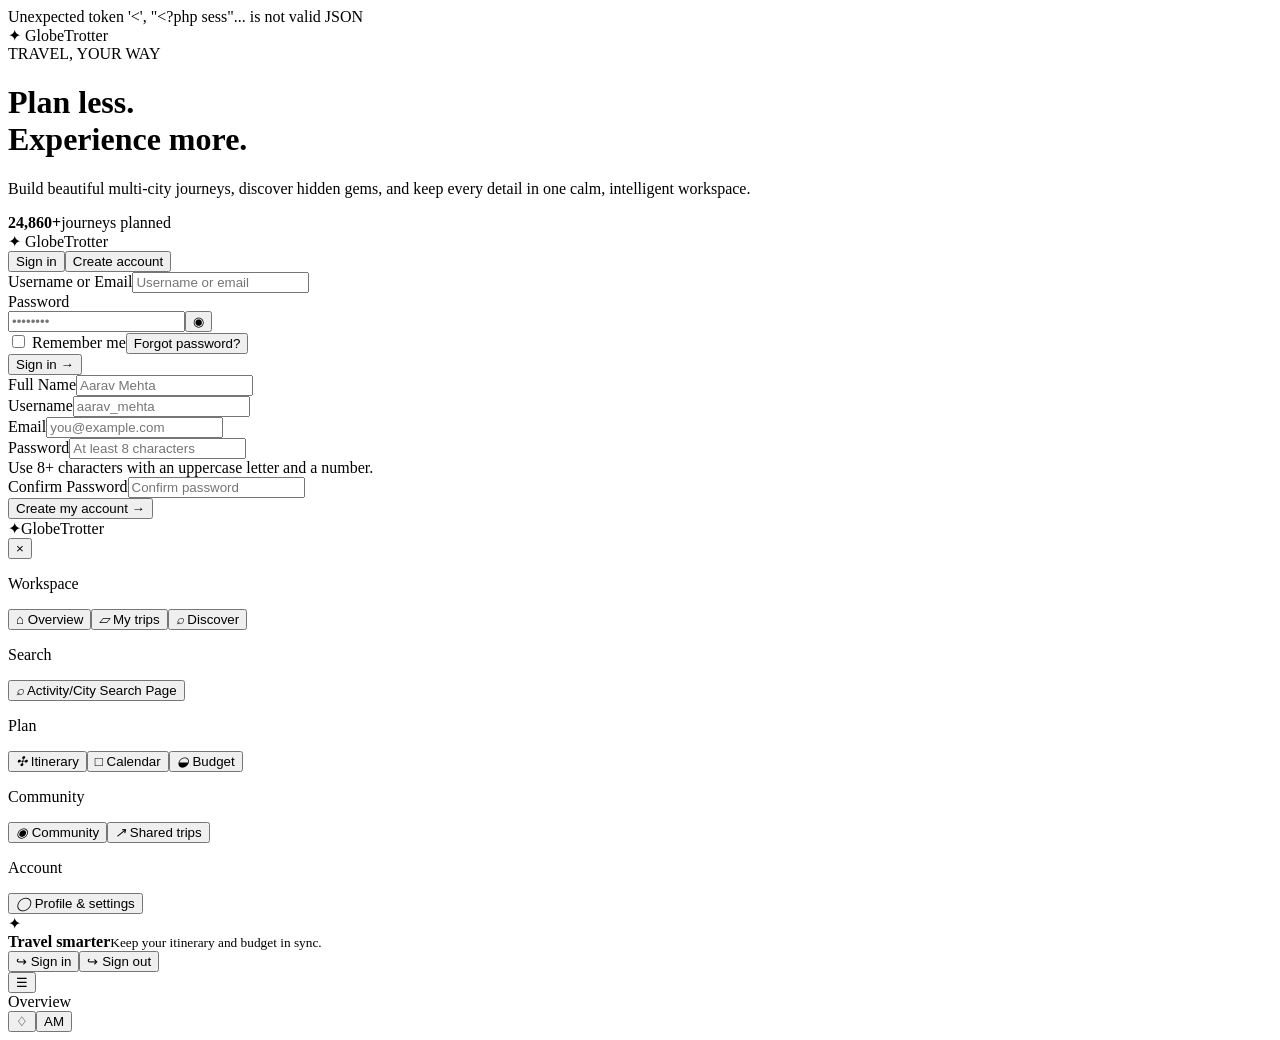
==== commit 84d8191d: "dashboard.html content Restored the original content of dashboard.html after accidental deletion." ====
--- a/GlobeTrotter/frontend/dashboard.html
+++ b/GlobeTrotter/frontend/dashboard.html
@@ -1,208 +1,26 @@
 <!doctype html>
 <html lang="en">
-  <head>
-    <meta charset="utf-8" />
-    <meta name="viewport" content="width=device-width,initial-scale=1" />
-    <title>GlobeTrotter — Modern Travel Dashboard</title>
-    <meta
-      name="description"
-      content="A modern, responsive GlobeTrotter travel planning dashboard."
-    />
-    <link rel="preconnect" href="https://fonts.googleapis.com" />
-    <link rel="preconnect" href="https://fonts.gstatic.com" crossorigin />
-    <link
-      href="https://fonts.googleapis.com/css2?family=DM+Sans:wght@400;500;600;700&family=Manrope:wght@600;700;800&display=swap"
-      rel="stylesheet"
-    />
-    <link rel="stylesheet" href="styles.css" />
-  </head>
-  <body>
-    <div id="toast" class="toast"></div>
-    <div id="authView" class="auth-shell">
-      <div class="auth-art">
-        <div class="brand brand-light">
-          <span class="brand-mark">✦</span> GlobeTrotter
-        </div>
-        <div class="art-copy">
-          <span class="eyebrow">TRAVEL, YOUR WAY</span>
-          <h1>Plan less.<br /><span>Experience more.</span></h1>
-          <p>
-            Build beautiful multi-city journeys, discover hidden gems, and keep
-            every detail in one calm, intelligent workspace.
-          </p>
-          <div class="floating-stat">
-            <strong>24,860+</strong><span>journeys planned</span>
-          </div>
-        </div>
-        <div class="route route-a"></div>
-        <div class="route route-b"></div>
-      </div>
-      <div class="auth-panel">
-        <div class="auth-card">
-          <div class="brand">
-            <span class="brand-mark">✦</span> GlobeTrotter
-          </div>
-          <div class="auth-tabs">
-            <button class="auth-tab active" data-auth="login">Sign in</button
-            ><button class="auth-tab" data-auth="signup">Create account</button>
-          </div>
-          <form id="loginForm" class="auth-form">
-            <div>
-              <label>Username or Email</label
-              ><input
-                id="loginIdentifier"
-                type="text"
-                required
-                placeholder="Username or email"
-                autocomplete="username"
-              />
-            </div>
-            <div>
-              <label>Password</label>
-              <div class="password">
-                <input
-                  id="loginPassword"
-                  type="password"
-                  required
-                  placeholder="••••••••"
-                  autocomplete="current-password"
-                /><button type="button" class="eye" data-toggle-password>
-                  ◉
-                </button>
-              </div>
-            </div>
-            <div class="auth-row">
-              <label class="check"
-                ><input id="rememberMe" type="checkbox" /> Remember me</label
-              ><button type="button" class="link-btn" data-forgot>
-                Forgot password?
-              </button>
-            </div>
-            <button class="primary wide" type="submit">
-              Sign in <span>→</span>
-            </button>
-          </form>
-          <form id="signupForm" class="auth-form hidden">
-            <div>
-              <label>Full Name</label
-              ><input
-                id="signupName"
-                required
-                placeholder="Aarav Mehta"
-                autocomplete="name"
-              />
-            </div>
-            <div>
-              <label>Username</label
-              ><input
-                id="signupUsername"
-                required
-                minlength="3"
-                maxlength="30"
-                pattern="[A-Za-z0-9_]{3,30}"
-                placeholder="aarav_mehta"
-                autocomplete="username"
-              />
-            </div>
-            <div>
-              <label>Email</label
-              ><input
-                id="signupEmail"
-                type="email"
-                required
-                placeholder="you@example.com"
-                autocomplete="email"
-              />
-            </div>
-            <div>
-              <label>Password</label
-              ><input
-                id="signupPassword"
-                type="password"
-                minlength="8"
-                required
-                placeholder="At least 8 characters"
-                autocomplete="new-password"
-              />
-            </div>
-            <div class="password-hint">
-              Use 8+ characters with an uppercase letter and a number.
-            </div>
-            <div>
-              <label>Confirm Password</label
-              ><input
-                id="signupConfirmPassword"
-                type="password"
-                minlength="8"
-                required
-                placeholder="Confirm password"
-                autocomplete="new-password"
-              />
-            </div>
-            <button class="primary wide" type="submit">
-              Create my account <span>→</span>
-            </button>
-          </form>
-        </div>
-      </div>
-    </div>
-    <div id="appView" class="app hidden">
-      <aside class="sidebar">
-        <div class="brand">
-          <span class="brand-mark">✦</span><span>GlobeTrotter</span>
-        </div>
-        <button class="mobile-close" data-close-sidebar>×</button>
-        <nav>
-          <p class="nav-label">Workspace</p>
-          <button class="nav-item active" data-page="dashboard">
-            <i>⌂</i> Overview</button
-          ><button class="nav-item" data-page="trips"><i>▱</i> My trips</button
-          ><button class="nav-item" data-page="discover">
-            <i>⌕</i> Discover
-          </button>
-          <p class="nav-label">Plan</p>
-          <button class="nav-item" data-page="itinerary">
-            <i>✣</i> Itinerary</button
-          ><button class="nav-item" data-page="calendar">
-            <i>□</i> Calendar</button
-          ><button class="nav-item" data-page="budget"><i>◒</i> Budget</button>
-          <p class="nav-label">Community</p>
-          <button class="nav-item" data-page="community">
-            <i>◉</i> Community</button
-          ><button class="nav-item" data-page="shared">
-            <i>↗</i> Shared trips
-          </button>
-          <p class="nav-label">Account</p>
-          <button class="nav-item" data-page="profile">
-            <i>◯</i> Profile & settings
-          </button>
-        </nav>
-        <div class="side-tip">
-          <span>✦</span>
-          <div>
-            <b>Travel smarter</b
-            ><small>Keep your itinerary and budget in sync.</small>
-          </div>
-        </div>
-        <button class="logout" data-logout>↪ <span>Sign out</span></button>
-      </aside>
-      <main class="main">
-        <header class="topbar">
-          <button class="hamburger" data-open-sidebar>☰</button>
-          <div class="breadcrumbs" id="breadcrumbs">Overview</div>
-          <div class="top-actions">
-            <button class="icon-btn" data-notifications title="Notifications">
-              ♢<span class="dot"></span></button
-            ><button class="avatar" data-page="profile">AM</button>
-          </div>
-        </header>
-        <div id="content" class="content"></div>
-      </main>
-    </div>
-    <div id="modal" class="modal hidden">
-      <div class="modal-backdrop" data-close-modal></div>
-      <div class="modal-card" id="modalCard"></div>
-    </div>
-    <script src="script.js"></script>
-  </body>
-</html>
+<head>
+<meta charset="utf-8"><meta name="viewport" content="width=device-width,initial-scale=1">
+<title>GlobeTrotter — Modern Travel Dashboard</title>
+<meta name="description" content="A modern, responsive GlobeTrotter travel planning dashboard.">
+<link rel="preconnect" href="https://fonts.googleapis.com"><link rel="preconnect" href="https://fonts.gstatic.com" crossorigin>
+<link href="https://fonts.googleapis.com/css2?family=DM+Sans:wght@400;500;600;700&family=Manrope:wght@600;700;800&display=swap" rel="stylesheet">
+<link rel="stylesheet" href="styles.css">
+</head>
+<body>
+<div id="toast" class="toast"></div>
+<div id="authView" class="auth-shell">
+  <div class="auth-art"><div class="brand brand-light"><span class="brand-mark">✦</span> GlobeTrotter</div><div class="art-copy"><span class="eyebrow">TRAVEL, YOUR WAY</span><h1>Plan less.<br><span>Experience more.</span></h1><p>Build beautiful multi-city journeys, discover hidden gems, and keep every detail in one calm, intelligent workspace.</p><div class="floating-stat"><strong>24,860+</strong><span>journeys planned</span></div></div><div class="route route-a"></div><div class="route route-b"></div></div>
+  <div class="auth-panel"><div class="auth-card"><div class="brand"><span class="brand-mark">✦</span> GlobeTrotter</div><div class="auth-tabs"><button class="auth-tab active" data-auth="login">Sign in</button><button class="auth-tab" data-auth="signup">Create account</button></div>
+    <form id="loginForm" class="auth-form"><div><label>Username or Email</label><input id="loginIdentifier" type="text" required placeholder="Username or email" autocomplete="username"></div><div><label>Password</label><div class="password"><input id="loginPassword" type="password" required placeholder="••••••••" autocomplete="current-password"><button type="button" class="eye" data-toggle-password>◉</button></div></div><div class="auth-row"><label class="check"><input id="rememberMe" type="checkbox"> Remember me</label><button type="button" class="link-btn" data-forgot>Forgot password?</button></div><button class="primary wide" type="submit">Sign in <span>→</span></button></form>
+    <form id="signupForm" class="auth-form hidden"><div><label>Full Name</label><input id="signupName" required placeholder="Aarav Mehta" autocomplete="name"></div><div><label>Username</label><input id="signupUsername" required minlength="3" maxlength="30" pattern="[A-Za-z0-9_]{3,30}" placeholder="aarav_mehta" autocomplete="username"></div><div><label>Email</label><input id="signupEmail" type="email" required placeholder="you@example.com" autocomplete="email"></div><div><label>Password</label><input id="signupPassword" type="password" minlength="8" required placeholder="At least 8 characters" autocomplete="new-password"></div><div class="password-hint">Use 8+ characters with an uppercase letter and a number.</div><div><label>Confirm Password</label><input id="signupConfirmPassword" type="password" minlength="8" required placeholder="Confirm password" autocomplete="new-password"></div><button class="primary wide" type="submit">Create my account <span>→</span></button></form>
+  </div></div>
+</div>
+<div id="appView" class="app hidden">
+  <aside class="sidebar"><div class="brand"><span class="brand-mark">✦</span><span>GlobeTrotter</span></div><button class="mobile-close" data-close-sidebar>×</button><nav><p class="nav-label">Workspace</p><button class="nav-item active" data-page="dashboard"><i>⌂</i> Overview</button><button class="nav-item" data-page="trips"><i>▱</i> My trips</button><button class="nav-item" data-page="discover"><i>⌕</i> Discover</button><p class="nav-label">Search</p><button class="nav-item" data-page="activity-city-search"><i>⌕</i> Activity/City Search Page</button><p class="nav-label">Plan</p><button class="nav-item" data-page="itinerary"><i>✣</i> Itinerary</button><button class="nav-item" data-page="calendar"><i>□</i> Calendar</button><button class="nav-item" data-page="budget"><i>◒</i> Budget</button><p class="nav-label">Community</p><button class="nav-item" data-page="community"><i>◉</i> Community</button><button class="nav-item" data-page="shared"><i>↗</i> Shared trips</button><p class="nav-label">Account</p><button class="nav-item" data-page="profile"><i>◯</i> Profile & settings</button></nav><div class="side-tip"><span>✦</span><div><b>Travel smarter</b><small>Keep your itinerary and budget in sync.</small></div></div><button class="logout hidden" data-auth-login onclick="window.location.href='login.html?redirectTo=/dashboard'">↪ <span>Sign in</span></button><button class="logout" data-logout>↪ <span>Sign out</span></button></aside>
+  <main class="main"><header class="topbar"><button class="hamburger" data-open-sidebar>☰</button><div class="breadcrumbs" id="breadcrumbs">Overview</div><div class="top-actions"><button class="icon-btn" data-notifications title="Notifications">♢<span class="dot"></span></button><button class="avatar" data-page="profile">AM</button></div></header><div id="content" class="content"></div></main>
+</div>
+<div id="modal" class="modal hidden"><div class="modal-backdrop" data-close-modal></div><div class="modal-card" id="modalCard"></div></div>
+<script src="script.js"></script>
+</body></html>
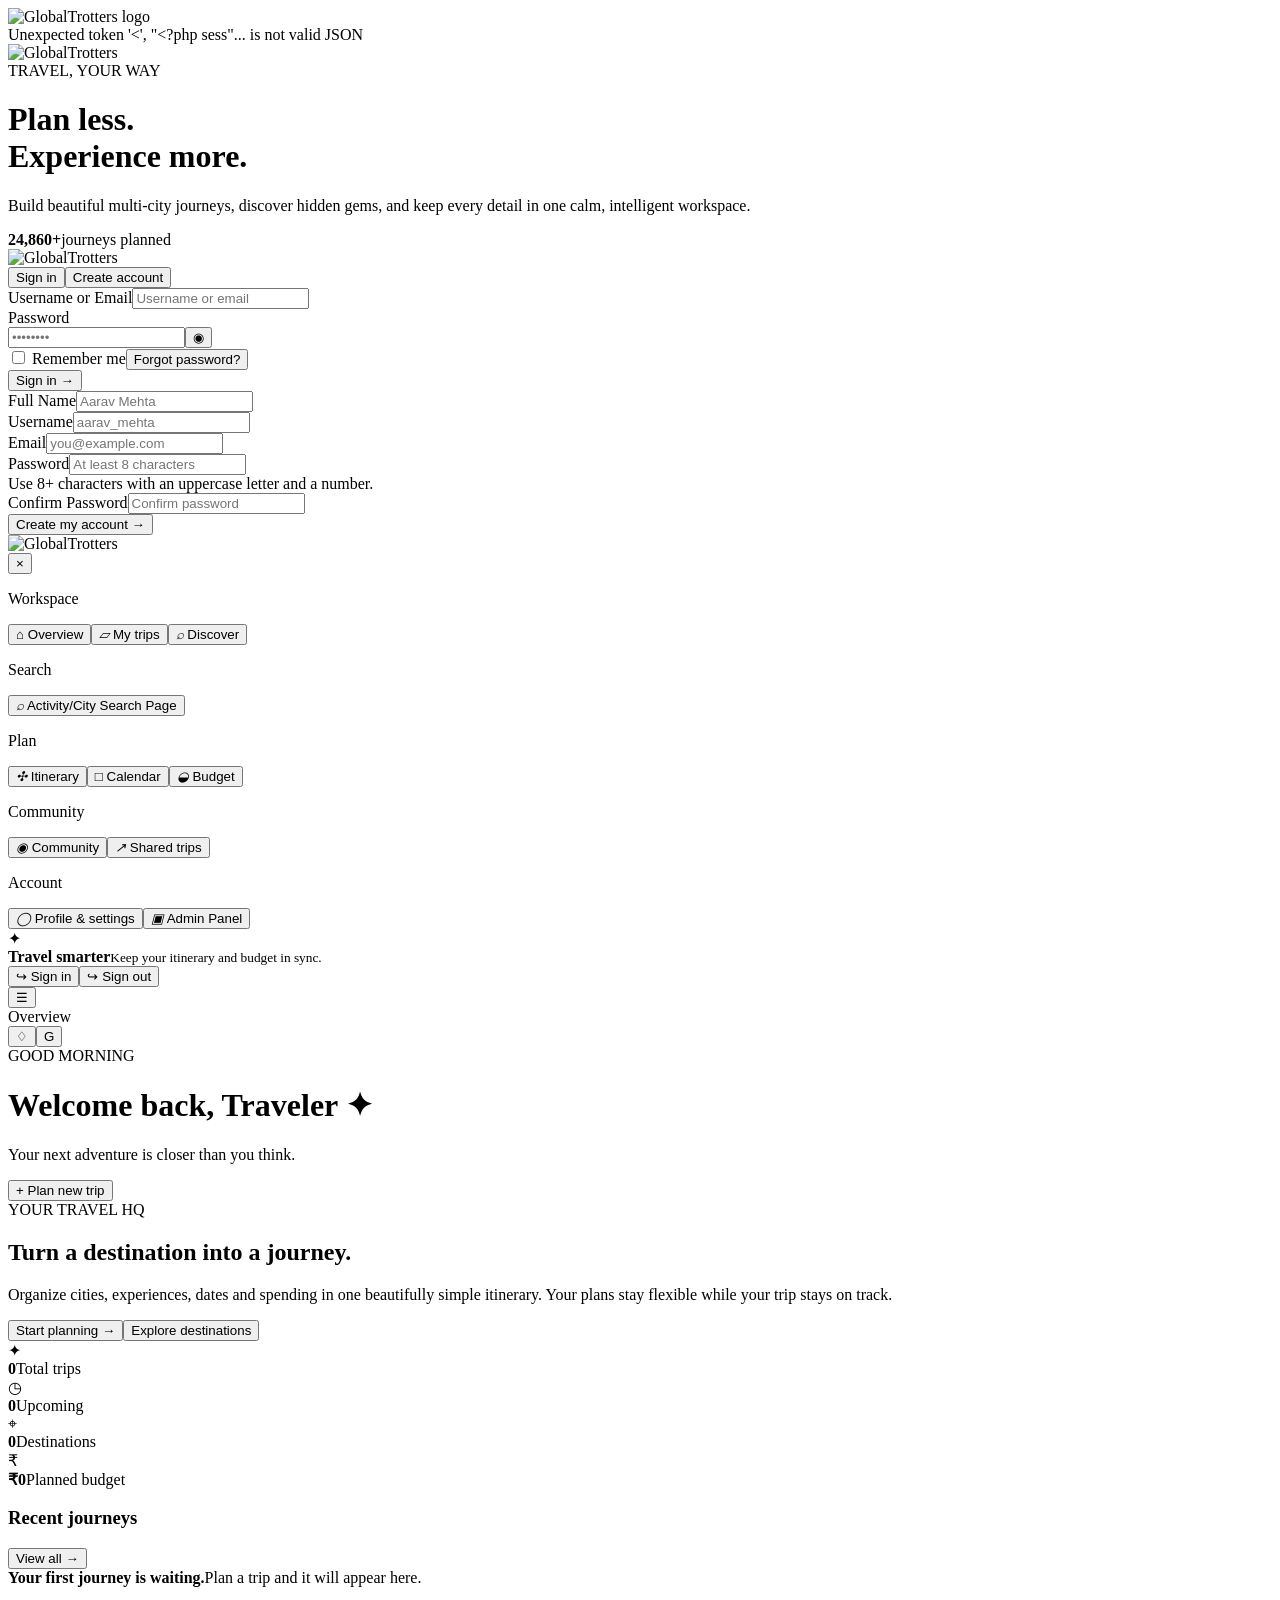
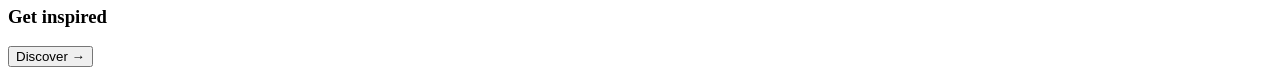
==== commit 754d4490: "Implement branded splash screen Added a branded splash screen that redirects to login after a delay." ====
--- a/GlobeTrotter/frontend/dashboard.html
+++ b/GlobeTrotter/frontend/dashboard.html
@@ -1,26 +1,243 @@
 <!doctype html>
 <html lang="en">
-<head>
-<meta charset="utf-8"><meta name="viewport" content="width=device-width,initial-scale=1">
-<title>GlobeTrotter — Modern Travel Dashboard</title>
-<meta name="description" content="A modern, responsive GlobeTrotter travel planning dashboard.">
-<link rel="preconnect" href="https://fonts.googleapis.com"><link rel="preconnect" href="https://fonts.gstatic.com" crossorigin>
-<link href="https://fonts.googleapis.com/css2?family=DM+Sans:wght@400;500;600;700&family=Manrope:wght@600;700;800&display=swap" rel="stylesheet">
-<link rel="stylesheet" href="styles.css">
-</head>
-<body>
-<div id="toast" class="toast"></div>
-<div id="authView" class="auth-shell">
-  <div class="auth-art"><div class="brand brand-light"><span class="brand-mark">✦</span> GlobeTrotter</div><div class="art-copy"><span class="eyebrow">TRAVEL, YOUR WAY</span><h1>Plan less.<br><span>Experience more.</span></h1><p>Build beautiful multi-city journeys, discover hidden gems, and keep every detail in one calm, intelligent workspace.</p><div class="floating-stat"><strong>24,860+</strong><span>journeys planned</span></div></div><div class="route route-a"></div><div class="route route-b"></div></div>
-  <div class="auth-panel"><div class="auth-card"><div class="brand"><span class="brand-mark">✦</span> GlobeTrotter</div><div class="auth-tabs"><button class="auth-tab active" data-auth="login">Sign in</button><button class="auth-tab" data-auth="signup">Create account</button></div>
-    <form id="loginForm" class="auth-form"><div><label>Username or Email</label><input id="loginIdentifier" type="text" required placeholder="Username or email" autocomplete="username"></div><div><label>Password</label><div class="password"><input id="loginPassword" type="password" required placeholder="••••••••" autocomplete="current-password"><button type="button" class="eye" data-toggle-password>◉</button></div></div><div class="auth-row"><label class="check"><input id="rememberMe" type="checkbox"> Remember me</label><button type="button" class="link-btn" data-forgot>Forgot password?</button></div><button class="primary wide" type="submit">Sign in <span>→</span></button></form>
-    <form id="signupForm" class="auth-form hidden"><div><label>Full Name</label><input id="signupName" required placeholder="Aarav Mehta" autocomplete="name"></div><div><label>Username</label><input id="signupUsername" required minlength="3" maxlength="30" pattern="[A-Za-z0-9_]{3,30}" placeholder="aarav_mehta" autocomplete="username"></div><div><label>Email</label><input id="signupEmail" type="email" required placeholder="you@example.com" autocomplete="email"></div><div><label>Password</label><input id="signupPassword" type="password" minlength="8" required placeholder="At least 8 characters" autocomplete="new-password"></div><div class="password-hint">Use 8+ characters with an uppercase letter and a number.</div><div><label>Confirm Password</label><input id="signupConfirmPassword" type="password" minlength="8" required placeholder="Confirm password" autocomplete="new-password"></div><button class="primary wide" type="submit">Create my account <span>→</span></button></form>
-  </div></div>
-</div>
-<div id="appView" class="app hidden">
-  <aside class="sidebar"><div class="brand"><span class="brand-mark">✦</span><span>GlobeTrotter</span></div><button class="mobile-close" data-close-sidebar>×</button><nav><p class="nav-label">Workspace</p><button class="nav-item active" data-page="dashboard"><i>⌂</i> Overview</button><button class="nav-item" data-page="trips"><i>▱</i> My trips</button><button class="nav-item" data-page="discover"><i>⌕</i> Discover</button><p class="nav-label">Search</p><button class="nav-item" data-page="activity-city-search"><i>⌕</i> Activity/City Search Page</button><p class="nav-label">Plan</p><button class="nav-item" data-page="itinerary"><i>✣</i> Itinerary</button><button class="nav-item" data-page="calendar"><i>□</i> Calendar</button><button class="nav-item" data-page="budget"><i>◒</i> Budget</button><p class="nav-label">Community</p><button class="nav-item" data-page="community"><i>◉</i> Community</button><button class="nav-item" data-page="shared"><i>↗</i> Shared trips</button><p class="nav-label">Account</p><button class="nav-item" data-page="profile"><i>◯</i> Profile & settings</button></nav><div class="side-tip"><span>✦</span><div><b>Travel smarter</b><small>Keep your itinerary and budget in sync.</small></div></div><button class="logout hidden" data-auth-login onclick="window.location.href='login.html?redirectTo=/dashboard'">↪ <span>Sign in</span></button><button class="logout" data-logout>↪ <span>Sign out</span></button></aside>
-  <main class="main"><header class="topbar"><button class="hamburger" data-open-sidebar>☰</button><div class="breadcrumbs" id="breadcrumbs">Overview</div><div class="top-actions"><button class="icon-btn" data-notifications title="Notifications">♢<span class="dot"></span></button><button class="avatar" data-page="profile">AM</button></div></header><div id="content" class="content"></div></main>
-</div>
-<div id="modal" class="modal hidden"><div class="modal-backdrop" data-close-modal></div><div class="modal-card" id="modalCard"></div></div>
-<script src="script.js"></script>
-</body></html>
+  <head>
+    <script>
+      // Show the branded splash before the public login/app entry point.
+      (function () {
+        const params = new URLSearchParams(window.location.search);
+        const isApp = params.get("app") === "1";
+        if (!isApp) {
+          document.documentElement.classList.add("show-splash");
+          window.addEventListener("load", function () {
+            setTimeout(function () {
+              window.location.replace("login.html");
+            }, 2200);
+          });
+        }
+      })();
+    </script>
+    <meta charset="utf-8" />
+    <meta name="viewport" content="width=device-width,initial-scale=1" />
+    <title>GlobeTrotter — Modern Travel Dashboard</title>
+    <link rel="icon" href="assets/globetrotter-logo.jpeg" type="image/jpeg" />
+    <meta
+      name="description"
+      content="A modern, responsive GlobeTrotter travel planning dashboard."
+    />
+    <link rel="preconnect" href="https://fonts.googleapis.com" />
+    <link rel="preconnect" href="https://fonts.gstatic.com" crossorigin />
+    <link
+      href="https://fonts.googleapis.com/css2?family=DM+Sans:wght@400;500;600;700&family=Manrope:wght@600;700;800&display=swap"
+      rel="stylesheet"
+    />
+    <link rel="stylesheet" href="styles.css" />
+  </head>
+  <body>
+    <div
+      id="siteSplash"
+      class="site-splash"
+      aria-label="GlobeTrotter loading screen"
+    >
+      <img src="assets/globetrotter-splash.jpeg" alt="GlobalTrotters logo" />
+    </div>
+    <div id="toast" class="toast"></div>
+    <div id="authView" class="auth-shell">
+      <div class="auth-art">
+        <div class="brand brand-light image-brand">
+          <img src="assets/globetrotter-logo.jpeg" alt="GlobalTrotters" />
+        </div>
+        <div class="art-copy">
+          <span class="eyebrow">TRAVEL, YOUR WAY</span>
+          <h1>Plan less.<br /><span>Experience more.</span></h1>
+          <p>
+            Build beautiful multi-city journeys, discover hidden gems, and keep
+            every detail in one calm, intelligent workspace.
+          </p>
+          <div class="floating-stat">
+            <strong>24,860+</strong><span>journeys planned</span>
+          </div>
+        </div>
+        <div class="route route-a"></div>
+        <div class="route route-b"></div>
+      </div>
+      <div class="auth-panel">
+        <div class="auth-card">
+          <div class="brand image-brand">
+            <img src="assets/globetrotter-logo.jpeg" alt="GlobalTrotters" />
+          </div>
+          <div class="auth-tabs">
+            <button class="auth-tab active" data-auth="login">Sign in</button
+            ><button class="auth-tab" data-auth="signup">Create account</button>
+          </div>
+          <form id="loginForm" class="auth-form">
+            <div>
+              <label>Username or Email</label
+              ><input
+                id="loginIdentifier"
+                type="text"
+                required
+                placeholder="Username or email"
+                autocomplete="username"
+              />
+            </div>
+            <div>
+              <label>Password</label>
+              <div class="password">
+                <input
+                  id="loginPassword"
+                  type="password"
+                  required
+                  placeholder="••••••••"
+                  autocomplete="current-password"
+                /><button type="button" class="eye" data-toggle-password>
+                  ◉
+                </button>
+              </div>
+            </div>
+            <div class="auth-row">
+              <label class="check"
+                ><input id="rememberMe" type="checkbox" /> Remember me</label
+              ><button type="button" class="link-btn" data-forgot>
+                Forgot password?
+              </button>
+            </div>
+            <button class="primary wide" type="submit">
+              Sign in <span>→</span>
+            </button>
+          </form>
+          <form id="signupForm" class="auth-form hidden">
+            <div>
+              <label>Full Name</label
+              ><input
+                id="signupName"
+                required
+                placeholder="Aarav Mehta"
+                autocomplete="name"
+              />
+            </div>
+            <div>
+              <label>Username</label
+              ><input
+                id="signupUsername"
+                required
+                minlength="3"
+                maxlength="30"
+                pattern="[A-Za-z0-9_]{3,30}"
+                placeholder="aarav_mehta"
+                autocomplete="username"
+              />
+            </div>
+            <div>
+              <label>Email</label
+              ><input
+                id="signupEmail"
+                type="email"
+                required
+                placeholder="you@example.com"
+                autocomplete="email"
+              />
+            </div>
+            <div>
+              <label>Password</label
+              ><input
+                id="signupPassword"
+                type="password"
+                minlength="8"
+                required
+                placeholder="At least 8 characters"
+                autocomplete="new-password"
+              />
+            </div>
+            <div class="password-hint">
+              Use 8+ characters with an uppercase letter and a number.
+            </div>
+            <div>
+              <label>Confirm Password</label
+              ><input
+                id="signupConfirmPassword"
+                type="password"
+                minlength="8"
+                required
+                placeholder="Confirm password"
+                autocomplete="new-password"
+              />
+            </div>
+            <button class="primary wide" type="submit">
+              Create my account <span>→</span>
+            </button>
+          </form>
+        </div>
+      </div>
+    </div>
+    <div id="appView" class="app hidden">
+      <aside class="sidebar">
+        <div class="brand image-brand">
+          <img src="assets/globetrotter-logo.jpeg" alt="GlobalTrotters" />
+        </div>
+        <button class="mobile-close" data-close-sidebar>×</button>
+        <nav>
+          <p class="nav-label">Workspace</p>
+          <button class="nav-item active" data-page="dashboard">
+            <i>⌂</i> Overview</button
+          ><button class="nav-item" data-page="trips"><i>▱</i> My trips</button
+          ><button class="nav-item" data-page="discover">
+            <i>⌕</i> Discover
+          </button>
+          <p class="nav-label">Search</p>
+          <button class="nav-item" data-page="activity-city-search">
+            <i>⌕</i> Activity/City Search Page
+          </button>
+          <p class="nav-label">Plan</p>
+          <button class="nav-item" data-page="itinerary">
+            <i>✣</i> Itinerary</button
+          ><button class="nav-item" data-page="calendar">
+            <i>□</i> Calendar</button
+          ><button class="nav-item" data-page="budget"><i>◒</i> Budget</button>
+          <p class="nav-label">Community</p>
+          <button class="nav-item" data-page="community">
+            <i>◉</i> Community</button
+          ><button class="nav-item" data-page="shared">
+            <i>↗</i> Shared trips
+          </button>
+          <p class="nav-label">Account</p>
+          <button class="nav-item" data-page="profile">
+            <i>◯</i> Profile & settings</button
+          ><button class="nav-item" data-admin-panel>
+            <i>▣</i> Admin Panel
+          </button>
+        </nav>
+        <div class="side-tip">
+          <span>✦</span>
+          <div>
+            <b>Travel smarter</b
+            ><small>Keep your itinerary and budget in sync.</small>
+          </div>
+        </div>
+        <button
+          class="logout hidden"
+          data-auth-login
+          onclick="window.location.href = 'login.html?redirectTo=/dashboard'"
+        >
+          ↪ <span>Sign in</span></button
+        ><button class="logout" data-logout>↪ <span>Sign out</span></button>
+      </aside>
+      <main class="main">
+        <header class="topbar">
+          <button class="hamburger" data-open-sidebar>☰</button>
+          <div class="breadcrumbs" id="breadcrumbs">Overview</div>
+          <div class="top-actions">
+            <button class="icon-btn" data-notifications title="Notifications">
+              ♢<span class="dot"></span></button
+            ><button class="avatar" data-page="profile">AM</button>
+          </div>
+        </header>
+        <div id="content" class="content"></div>
+      </main>
+    </div>
+    <div id="modal" class="modal hidden">
+      <div class="modal-backdrop" data-close-modal></div>
+      <div class="modal-card" id="modalCard"></div>
+    </div>
+    <script src="script.js"></script>
+  </body>
+</html>
